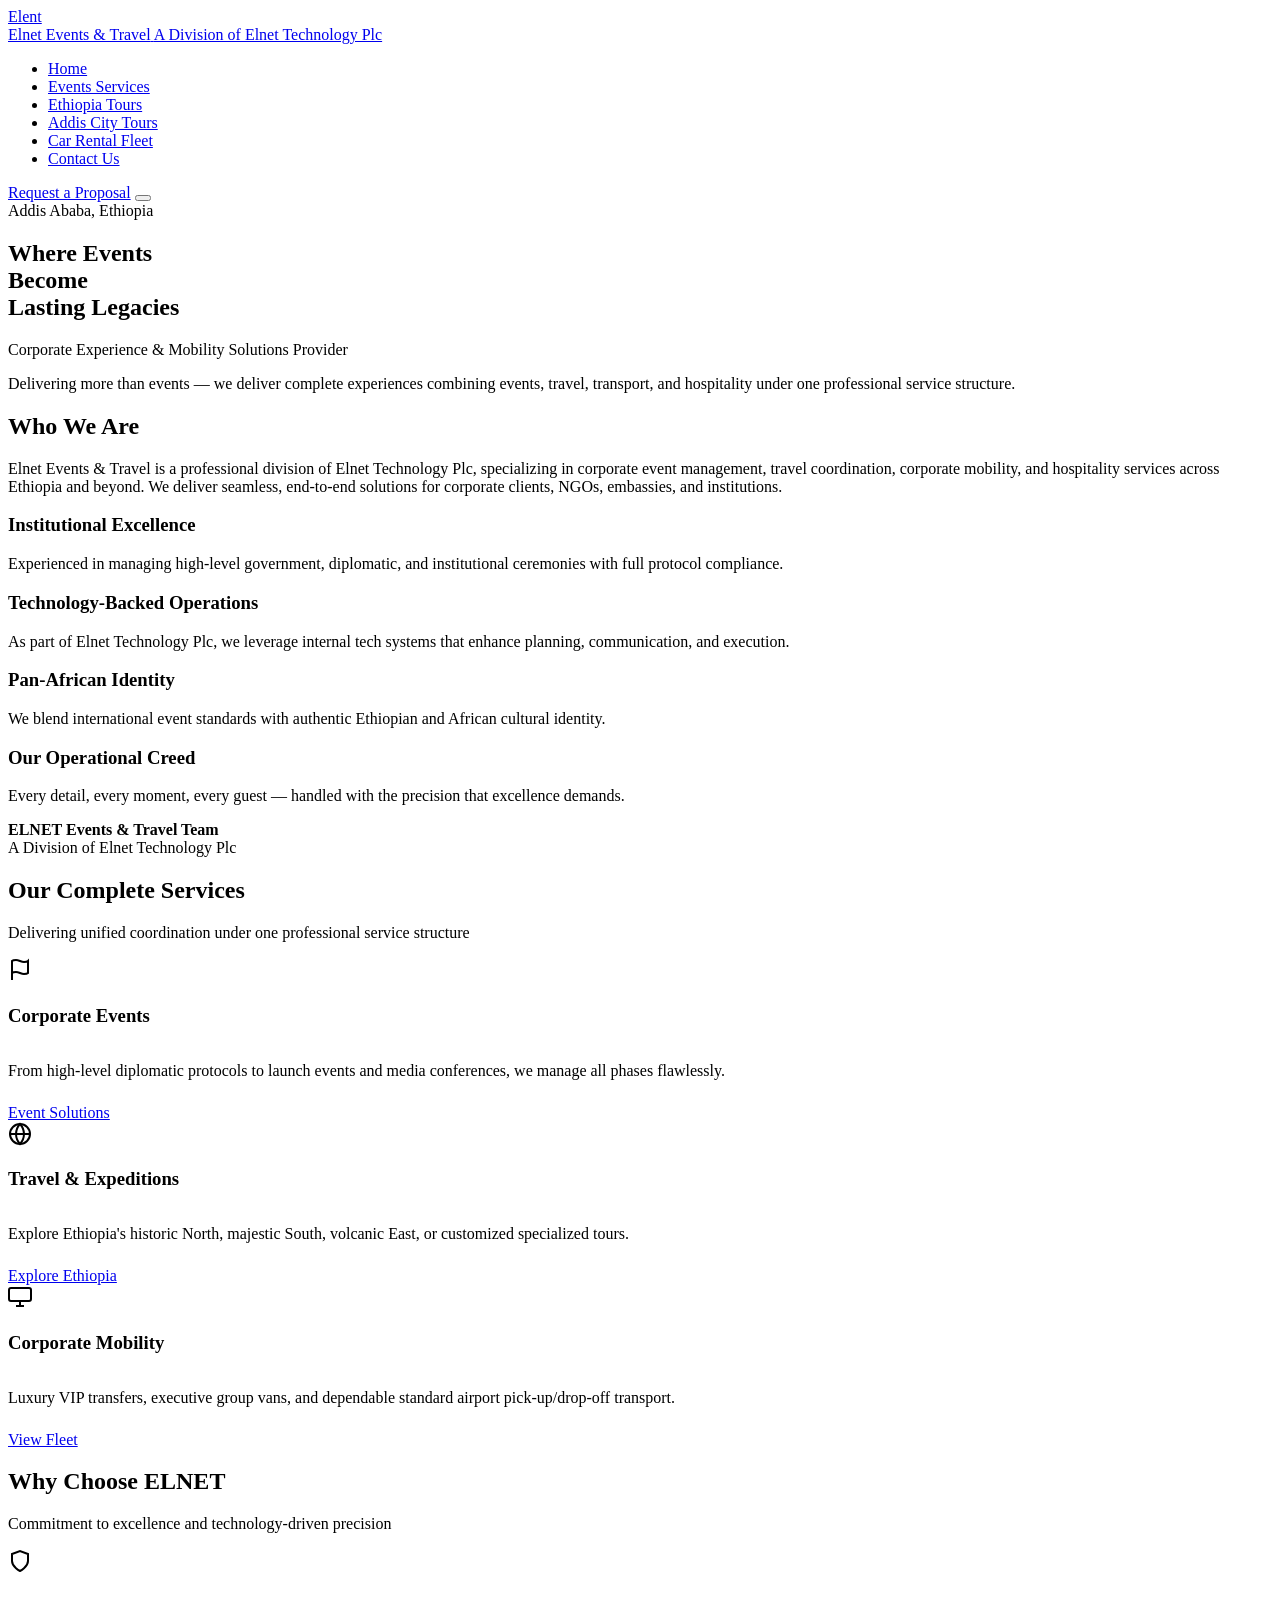
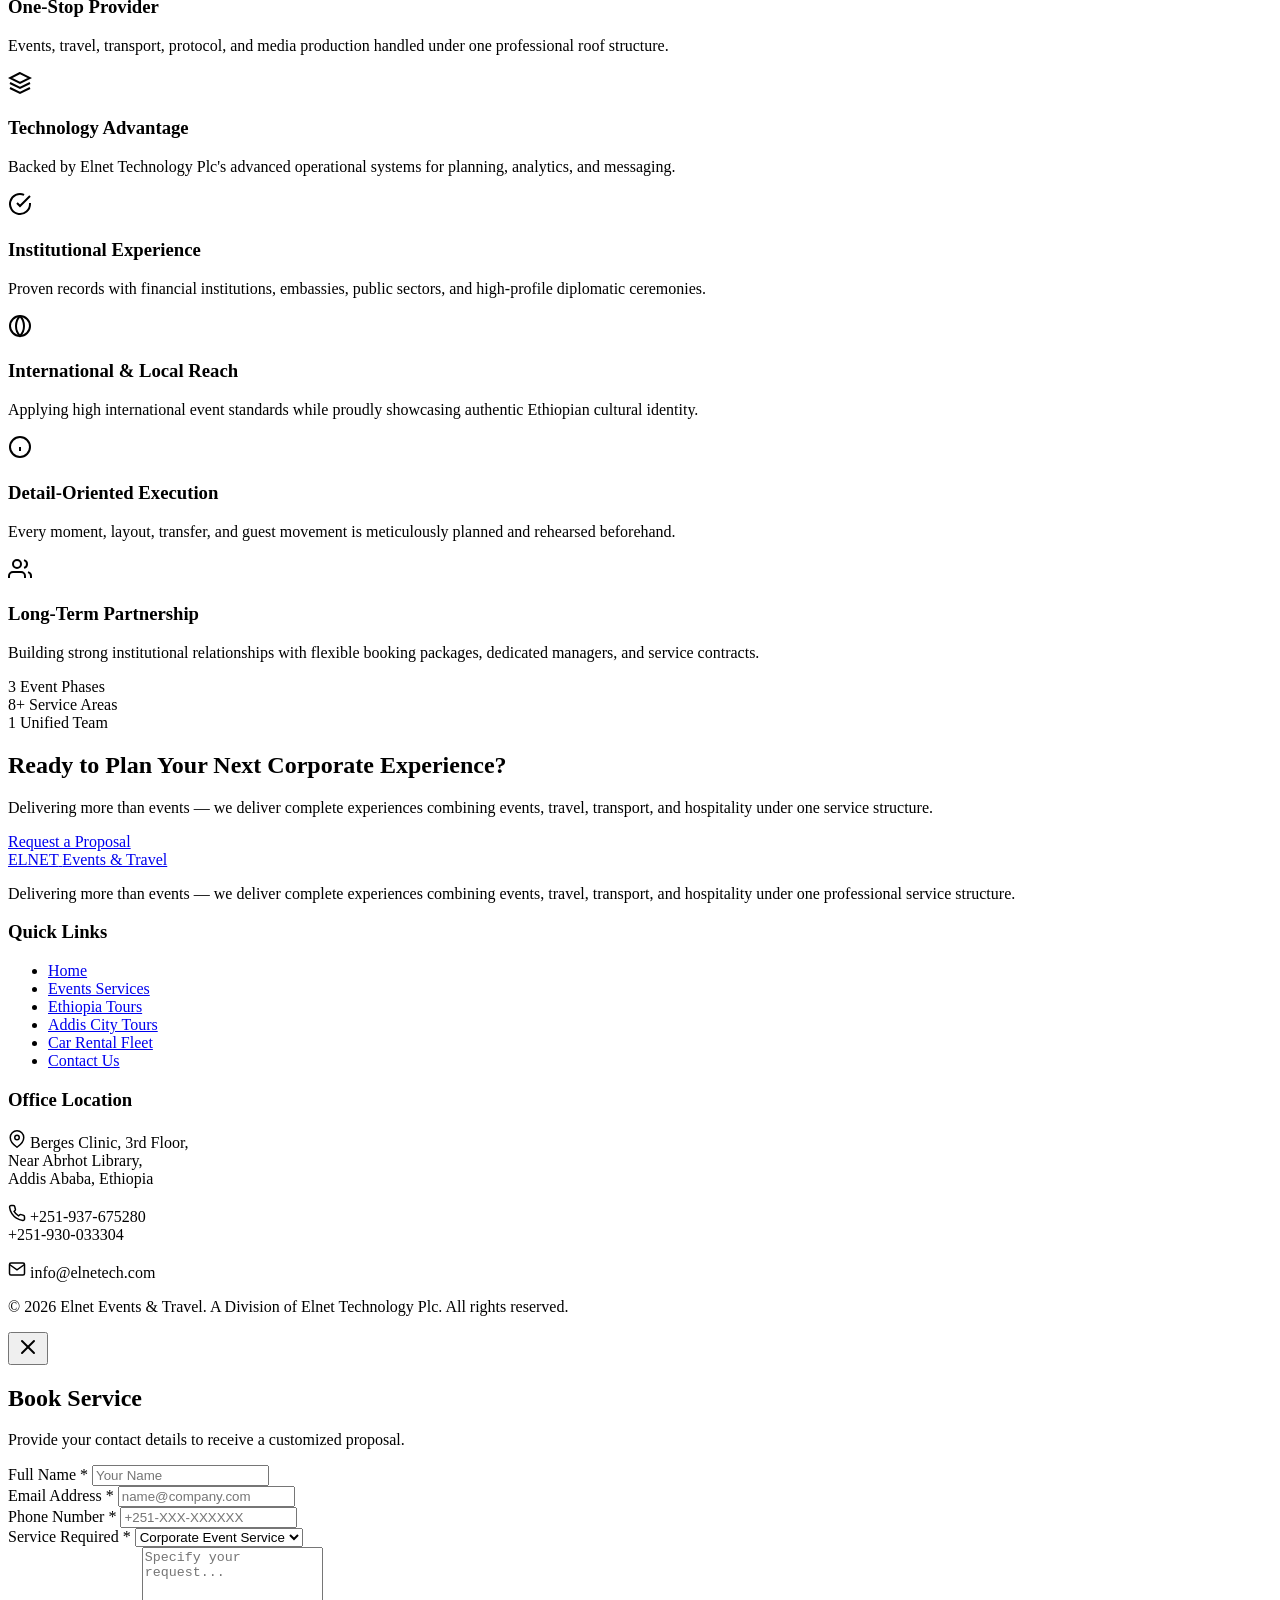
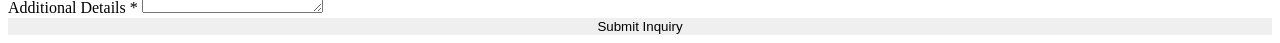
==== index.html @ 172f32ca "Add files via upload" ====
<!doctype html>
<html lang="en">
  <head>
    <meta charset="UTF-8" />
    <meta name="viewport" content="width=device-width, initial-scale=1.0" />
    <meta
      name="description"
      content="ELNET Events & Travel delivers complete professional experiences across events, travel, transport, and hospitality under one division of Elnet Technology Plc in Ethiopia."
    />
    <title>ELNET Events & Travel | Delivering Complete Experiences</title>
    <link rel="preconnect" href="https://fonts.googleapis.com" />
    <link rel="preconnect" href="https://fonts.gstatic.com" crossorigin />
    <link
      href="https://fonts.googleapis.com/css2?family=Playfair+Display:ital,wght@0,400;0,600;0,700;0,900;1,700&family=Inter:opsz,wght@14..32,300;14..32,400;14..32,500;14..32,600;14..32,700&display=swap"
      rel="stylesheet"
    />
    <link rel="stylesheet" href="css/style.css" />
  </head>
  <body>
    <!-- Navigation Header -->
    <header>
      <nav class="navbar" id="navbar">
        <a href="index.html" class="logo" id="header-logo-link">
          <div class="logo-box">Elent</div>
          <div class="logo-text-group">
            <span class="logo-main">Elnet Events & Travel</span>
            <span class="logo-sub">A Division of Elnet Technology Plc</span>
          </div>
        </a>
        <ul class="nav-menu" id="nav-menu">
          <li><a href="index.html" class="nav-link" id="nav-home">Home</a></li>
          <li>
            <a href="events.html" class="nav-link" id="nav-events"
              >Events Services</a
            >
          </li>
          <li>
            <a href="travel.html" class="nav-link" id="nav-travel"
              >Ethiopia Tours</a
            >
          </li>
          <li>
            <a href="addis-tours.html" class="nav-link" id="nav-addis"
              >Addis City Tours</a
            >
          </li>
          <li>
            <a href="fleet.html" class="nav-link" id="nav-fleet"
              >Car Rental Fleet</a
            >
          </li>
          <li>
            <a href="contact.html" class="nav-link" id="nav-contact"
              >Contact Us</a
            >
          </li>
        </ul>
        <a
          href="contact.html#contact-form"
          class="btn btn-gold"
          id="nav-cta-btn"
          >Request a Proposal</a
        >
        <button
          class="hamburger"
          aria-label="Toggle navigation menu"
          id="hamburger-toggle"
        >
          <span class="bar"></span>
          <span class="bar"></span>
          <span class="bar"></span>
        </button>
      </nav>
    </header>

    <!-- Hero Section -->
    <section class="hero" id="hero-section">
      <!-- Concentric Background Circles -->
      <div class="hero-circles-decor">
        <div class="hero-circle hero-circle-1"></div>
        <div class="hero-circle hero-circle-2"></div>
        <div class="hero-circle hero-circle-3"></div>
        <div class="hero-circle hero-circle-4"></div>
      </div>

      <div class="hero-container">
        <span class="hero-location-badge">Addis Ababa, Ethiopia</span>
        <h1 class="hero-title">
          Where Events<br />
          Become<br />
          <span class="text-gold">Lasting Legacies</span>
        </h1>
        <p class="hero-subtitle">
          Corporate Experience & Mobility Solutions Provider
        </p>

        <div class="hero-divider"></div>

        <p class="hero-description">
          Delivering more than events — we deliver complete experiences
          combining events, travel, transport, and hospitality under one
          professional service structure.
        </p>
      </div>
    </section>

    <!-- About / Who We Are Section -->
    <section class="section-bg-cream" id="about-section">
      <div class="about-grid">
        <div class="about-content">
          <h2>Who We Are</h2>
          <p class="about-text">
            Elnet Events & Travel is a professional division of Elnet Technology
            Plc, specializing in corporate event management, travel
            coordination, corporate mobility, and hospitality services across
            Ethiopia and beyond. We deliver seamless, end-to-end solutions for
            corporate clients, NGOs, embassies, and institutions.
          </p>

          <div class="pillars">
            <div class="pillar-item">
              <h3 class="pillar-title">Institutional Excellence</h3>
              <p class="pillar-desc">
                Experienced in managing high-level government, diplomatic, and
                institutional ceremonies with full protocol compliance.
              </p>
            </div>
            <div class="pillar-item">
              <h3 class="pillar-title">Technology-Backed Operations</h3>
              <p class="pillar-desc">
                As part of Elnet Technology Plc, we leverage internal tech
                systems that enhance planning, communication, and execution.
              </p>
            </div>
            <div class="pillar-item">
              <h3 class="pillar-title">Pan-African Identity</h3>
              <p class="pillar-desc">
                We blend international event standards with authentic Ethiopian
                and African cultural identity.
              </p>
            </div>
          </div>
        </div>

        <div class="about-card-wrapper">
          <div class="about-card">
            <h3 class="about-card-title">Our Operational Creed</h3>
            <p class="about-card-quote">
              Every detail, every moment, every guest — handled with the
              precision that excellence demands.
            </p>
            <div class="about-card-meta">
              <strong>ELNET Events & Travel Team</strong><br />
              A Division of Elnet Technology Plc
            </div>
          </div>
        </div>
      </div>
    </section>

    <!-- Overview Section (Quick link cards to pages) -->
    <section class="section-bg-white" id="solutions-overview">
      <div class="section-header">
        <h2 class="section-title">Our Complete Services</h2>
        <p class="section-subtitle">
          Delivering unified coordination under one professional service
          structure
        </p>
      </div>

      <div class="why-grid">
        <!-- Card 1: Events -->
        <div class="why-card" style="display: flex; flex-direction: column">
          <div class="why-icon">
            <svg
              width="24"
              height="24"
              viewBox="0 0 24 24"
              fill="none"
              stroke="currentColor"
              stroke-width="2"
            >
              <path
                d="M4 15s1-1 4-1 5 2 8 2 4-1 4-1V3s-1 1-4 1-5-2-8-2-4 1-4 1z"
              />
              <line x1="4" y1="22" x2="4" y2="15" />
            </svg>
          </div>
          <h3 class="why-card-title">Corporate Events</h3>
          <p class="why-card-desc" style="margin-bottom: 1.5rem">
            From high-level diplomatic protocols to launch events and media
            conferences, we manage all phases flawlessly.
          </p>
          <a
            href="events.html"
            class="btn btn-outline-gold"
            style="margin-top: auto"
            >Event Solutions</a
          >
        </div>

        <!-- Card 2: Travel & Tours -->
        <div class="why-card" style="display: flex; flex-direction: column">
          <div class="why-icon">
            <svg
              width="24"
              height="24"
              viewBox="0 0 24 24"
              fill="none"
              stroke="currentColor"
              stroke-width="2"
            >
              <circle cx="12" cy="12" r="10" />
              <path
                d="M12 2a15.3 15.3 0 0 1 4 10 15.3 15.3 0 0 1-4 10 15.3 15.3 0 0 1-4-10 15.3 15.3 0 0 1 4-10z"
              />
              <path d="M2 12h20" />
            </svg>
          </div>
          <h3 class="why-card-title">Travel & Expeditions</h3>
          <p class="why-card-desc" style="margin-bottom: 1.5rem">
            Explore Ethiopia's historic North, majestic South, volcanic East, or
            customized specialized tours.
          </p>
          <a
            href="travel.html"
            class="btn btn-outline-gold"
            style="margin-top: auto"
            >Explore Ethiopia</a
          >
        </div>

        <!-- Card 3: Fleet Rental -->
        <div class="why-card" style="display: flex; flex-direction: column">
          <div class="why-icon">
            <svg
              width="24"
              height="24"
              viewBox="0 0 24 24"
              fill="none"
              stroke="currentColor"
              stroke-width="2"
            >
              <rect x="1" y="3" width="22" height="13" rx="2" ry="2" />
              <line x1="8" y1="21" x2="16" y2="21" />
              <line x1="12" y1="16" x2="12" y2="21" />
            </svg>
          </div>
          <h3 class="why-card-title">Corporate Mobility</h3>
          <p class="why-card-desc" style="margin-bottom: 1.5rem">
            Luxury VIP transfers, executive group vans, and dependable standard
            airport pick-up/drop-off transport.
          </p>
          <a
            href="fleet.html"
            class="btn btn-outline-gold"
            style="margin-top: auto"
            >View Fleet</a
          >
        </div>
      </div>
    </section>

    <!-- Why Choose Us Section -->
    <section class="section-bg-cream" id="why-choose-us">
      <div class="section-header">
        <h2 class="section-title">Why Choose ELNET</h2>
        <p class="section-subtitle">
          Commitment to excellence and technology-driven precision
        </p>
      </div>

      <div class="why-grid">
        <!-- 1 -->
        <div class="why-card">
          <div class="why-icon">
            <svg
              width="24"
              height="24"
              viewBox="0 0 24 24"
              fill="none"
              stroke="currentColor"
              stroke-width="2"
            >
              <path d="M12 22s8-4 8-10V5l-8-3-8 3v7c0 6 8 10 8 10z" />
            </svg>
          </div>
          <h3 class="why-card-title">One-Stop Provider</h3>
          <p class="why-card-desc">
            Events, travel, transport, protocol, and media production handled
            under one professional roof structure.
          </p>
        </div>
        <!-- 2 -->
        <div class="why-card">
          <div class="why-icon">
            <svg
              width="24"
              height="24"
              viewBox="0 0 24 24"
              fill="none"
              stroke="currentColor"
              stroke-width="2"
            >
              <polygon points="12 2 2 7 12 12 22 7 12 2" />
              <polyline points="2 17 12 22 22 17" />
              <polyline points="2 12 12 17 22 12" />
            </svg>
          </div>
          <h3 class="why-card-title">Technology Advantage</h3>
          <p class="why-card-desc">
            Backed by Elnet Technology Plc's advanced operational systems for
            planning, analytics, and messaging.
          </p>
        </div>
        <!-- 3 -->
        <div class="why-card">
          <div class="why-icon">
            <svg
              width="24"
              height="24"
              viewBox="0 0 24 24"
              fill="none"
              stroke="currentColor"
              stroke-width="2"
            >
              <path d="M22 11.08V12a10 10 0 1 1-5.93-9.14" />
              <polyline points="22 4 12 14.01 9 11.01" />
            </svg>
          </div>
          <h3 class="why-card-title">Institutional Experience</h3>
          <p class="why-card-desc">
            Proven records with financial institutions, embassies, public
            sectors, and high-profile diplomatic ceremonies.
          </p>
        </div>
        <!-- 4 -->
        <div class="why-card">
          <div class="why-icon">
            <svg
              width="24"
              height="24"
              viewBox="0 0 24 24"
              fill="none"
              stroke="currentColor"
              stroke-width="2"
            >
              <circle cx="12" cy="12" r="10" />
              <path d="M12 2a14.5 14.5 0 0 0 0 20 14.5 14.5 0 0 0 0-20" />
            </svg>
          </div>
          <h3 class="why-card-title">International & Local Reach</h3>
          <p class="why-card-desc">
            Applying high international event standards while proudly showcasing
            authentic Ethiopian cultural identity.
          </p>
        </div>
        <!-- 5 -->
        <div class="why-card">
          <div class="why-icon">
            <svg
              width="24"
              height="24"
              viewBox="0 0 24 24"
              fill="none"
              stroke="currentColor"
              stroke-width="2"
            >
              <circle cx="12" cy="12" r="10" />
              <line x1="12" y1="16" x2="12" y2="12" />
              <line x1="12" y1="8" x2="12.01" y2="8" />
            </svg>
          </div>
          <h3 class="why-card-title">Detail-Oriented Execution</h3>
          <p class="why-card-desc">
            Every moment, layout, transfer, and guest movement is meticulously
            planned and rehearsed beforehand.
          </p>
        </div>
        <!-- 6 -->
        <div class="why-card">
          <div class="why-icon">
            <svg
              width="24"
              height="24"
              viewBox="0 0 24 24"
              fill="none"
              stroke="currentColor"
              stroke-width="2"
            >
              <path d="M17 21v-2a4 4 0 0 0-4-4H5a4 4 0 0 0-4 4v2" />
              <circle cx="9" cy="7" r="4" />
              <path d="M23 21v-2a4 4 0 0 0-3-3.87" />
              <path d="M16 3.13a4 4 0 0 1 0 7.75" />
            </svg>
          </div>
          <h3 class="why-card-title">Long-Term Partnership</h3>
          <p class="why-card-desc">
            Building strong institutional relationships with flexible booking
            packages, dedicated managers, and service contracts.
          </p>
        </div>
      </div>

      <!-- Company Statistics Row -->
      <div class="why-stats" id="company-statistics">
        <div class="why-stat-item">
          <span class="why-stat-num">3</span>
          <span class="why-stat-label">Event Phases</span>
        </div>
        <div class="why-stat-item">
          <span class="why-stat-num">8+</span>
          <span class="why-stat-label">Service Areas</span>
        </div>
        <div class="why-stat-item">
          <span class="why-stat-num">1</span>
          <span class="why-stat-label">Unified Team</span>
        </div>
      </div>
    </section>

    <!-- CTA Banner Section -->
    <section class="cta-banner" id="home-cta-banner">
      <div class="cta-container">
        <h2>Ready to Plan Your Next Corporate Experience?</h2>
        <p>
          Delivering more than events — we deliver complete experiences
          combining events, travel, transport, and hospitality under one service
          structure.
        </p>
        <a
          href="contact.html#contact-form"
          class="btn btn-gold"
          id="home-banner-cta"
          >Request a Proposal</a
        >
      </div>
    </section>

    <!-- Footer -->
    <footer>
      <div class="footer-container">
        <div class="footer-brand">
          <a href="index.html" class="logo">
            <span class="logo-main">ELNET</span>
            <span class="logo-sub">Events & Travel</span>
          </a>
          <p class="footer-tagline">
            Delivering more than events — we deliver complete experiences
            combining events, travel, transport, and hospitality under one
            professional service structure.
          </p>
        </div>

        <div>
          <h3 class="footer-title">Quick Links</h3>
          <ul class="footer-links">
            <li><a href="index.html">Home</a></li>
            <li><a href="events.html">Events Services</a></li>
            <li><a href="travel.html">Ethiopia Tours</a></li>
            <li><a href="addis-tours.html">Addis City Tours</a></li>
            <li><a href="fleet.html">Car Rental Fleet</a></li>
            <li><a href="contact.html">Contact Us</a></li>
          </ul>
        </div>

        <div>
          <h3 class="footer-title">Office Location</h3>
          <div class="footer-contact-info">
            <p>
              <svg
                width="18"
                height="18"
                viewBox="0 0 24 24"
                fill="none"
                stroke="currentColor"
                stroke-width="2"
              >
                <path d="M21 10c0 7-9 13-9 13s-9-6-9-13a9 9 0 0 1 18 0z" />
                <circle cx="12" cy="10" r="3" />
              </svg>
              Berges Clinic, 3rd Floor,<br />Near Abrhot Library,<br />Addis
              Ababa, Ethiopia
            </p>
            <p>
              <svg
                width="18"
                height="18"
                viewBox="0 0 24 24"
                fill="none"
                stroke="currentColor"
                stroke-width="2"
              >
                <path
                  d="M22 16.92v3a2 2 0 0 1-2.18 2 19.79 19.79 0 0 1-8.63-3.07 19.5 19.5 0 0 1-6-6 19.79 19.79 0 0 1-3.07-8.67A2 2 0 0 1 4.11 2h3a2 2 0 0 1 2 1.72 12.84 12.84 0 0 0 .7 2.81 2 2 0 0 1-.45 2.11L8.09 9.91a16 16 0 0 0 6 6l1.27-1.27a2 2 0 0 1 2.11-.45 12.84 12.84 0 0 0 2.81.7A2 2 0 0 1 22 16.92z"
                />
              </svg>
              +251-937-675280<br />+251-930-033304
            </p>
            <p>
              <svg
                width="18"
                height="18"
                viewBox="0 0 24 24"
                fill="none"
                stroke="currentColor"
                stroke-width="2"
              >
                <path
                  d="M4 4h16c1.1 0 2 .9 2 2v12c0 1.1-.9 2-2 2H4c-1.1 0-2-.9-2-2V6c0-1.1.9-2 2-2z"
                />
                <polyline points="22,6 12,13 2,6" />
              </svg>
              info@elnetech.com
            </p>
          </div>
        </div>
      </div>

      <div class="footer-bottom">
        <p>
          &copy; 2026 Elnet Events & Travel. A Division of Elnet Technology Plc.
          All rights reserved.
        </p>
      </div>
    </footer>


    <!-- Unified Booking Modal -->
    <div
      class="booking-modal"
      id="booking-modal"
      aria-hidden="true"
      role="dialog"
    >
      <div class="modal-content">
        <button
          class="modal-close-btn"
          id="modal-close"
          aria-label="Close booking modal"
        >
          <svg
            width="24"
            height="24"
            viewBox="0 0 24 24"
            fill="none"
            stroke="currentColor"
            stroke-width="2"
            stroke-linecap="round"
            stroke-linejoin="round"
          >
            <line x1="18" y1="6" x2="6" y2="18"></line>
            <line x1="6" y1="6" x2="18" y2="18"></line>
          </svg>
        </button>
        <div class="modal-header">
          <h2 class="modal-title">Book Service</h2>
          <p class="modal-subtitle">
            Provide your contact details to receive a customized proposal.
          </p>
        </div>
        <form class="modal-form" id="modal-booking-form">
          <div class="form-group">
            <label for="modal-name">Full Name *</label>
            <input
              type="text"
              id="modal-name"
              required
              placeholder="Your Name"
            />
          </div>
          <div class="form-group">
            <label for="modal-email">Email Address *</label>
            <input
              type="email"
              id="modal-email"
              required
              placeholder="name@company.com"
            />
          </div>
          <div class="form-group">
            <label for="modal-phone">Phone Number *</label>
            <input
              type="tel"
              id="modal-phone"
              required
              placeholder="+251-XXX-XXXXXX"
            />
          </div>
          <div class="form-group">
            <label for="modal-service-type">Service Required *</label>
            <select id="modal-service-type" required>
              <option value="events">Corporate Event Service</option>
              <option value="tours">Ethiopia Tour Package</option>
              <option value="fleet">Car Rental Fleet</option>
            </select>
          </div>
          <div class="form-group">
            <label for="modal-message-field">Additional Details *</label>
            <textarea
              id="modal-message-field"
              rows="4"
              required
              placeholder="Specify your request..."
            ></textarea>
          </div>
          <button
            type="submit"
            class="btn btn-gold"
            style="width: 100%; border: none"
          >
            Submit Inquiry
          </button>
          <div class="modal-form-message" id="modal-message"></div>
        </form>
      </div>
    </div>

    <script src="js/app.js"></script>
  </body>
</html>
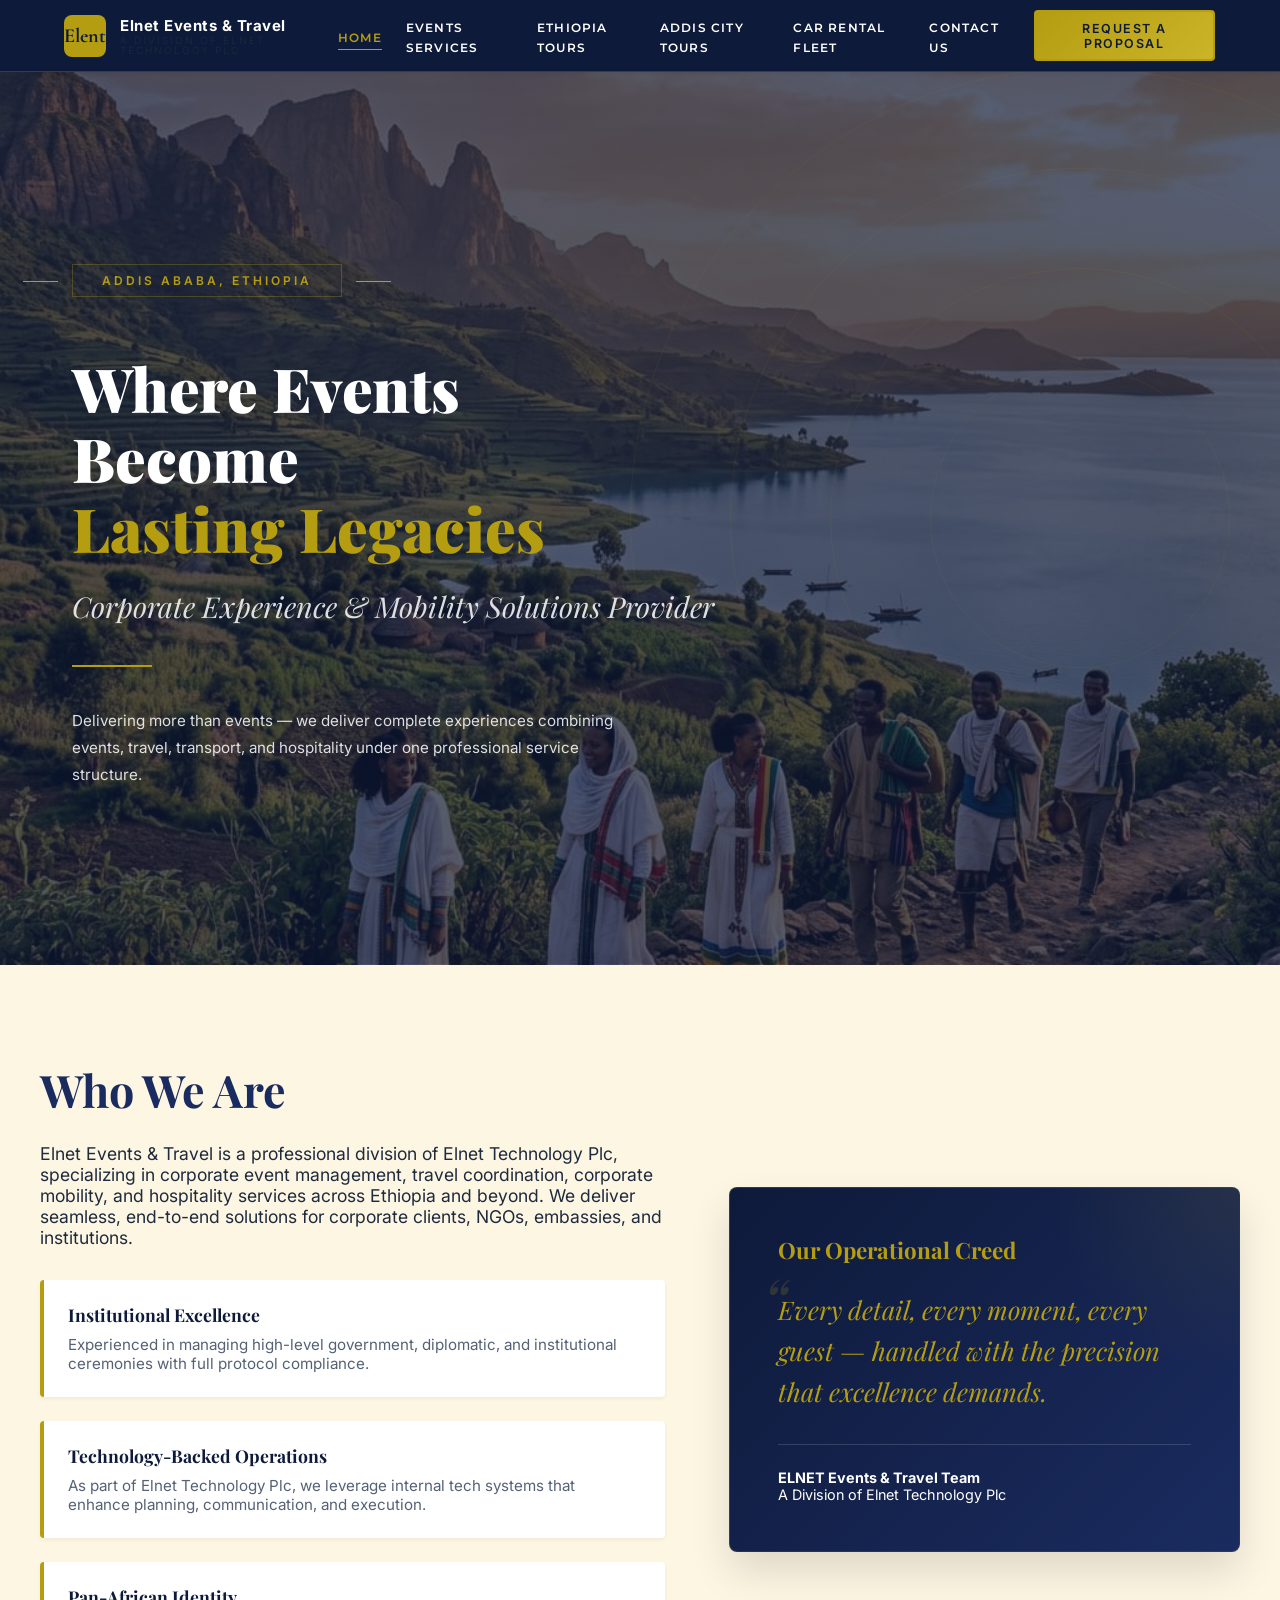
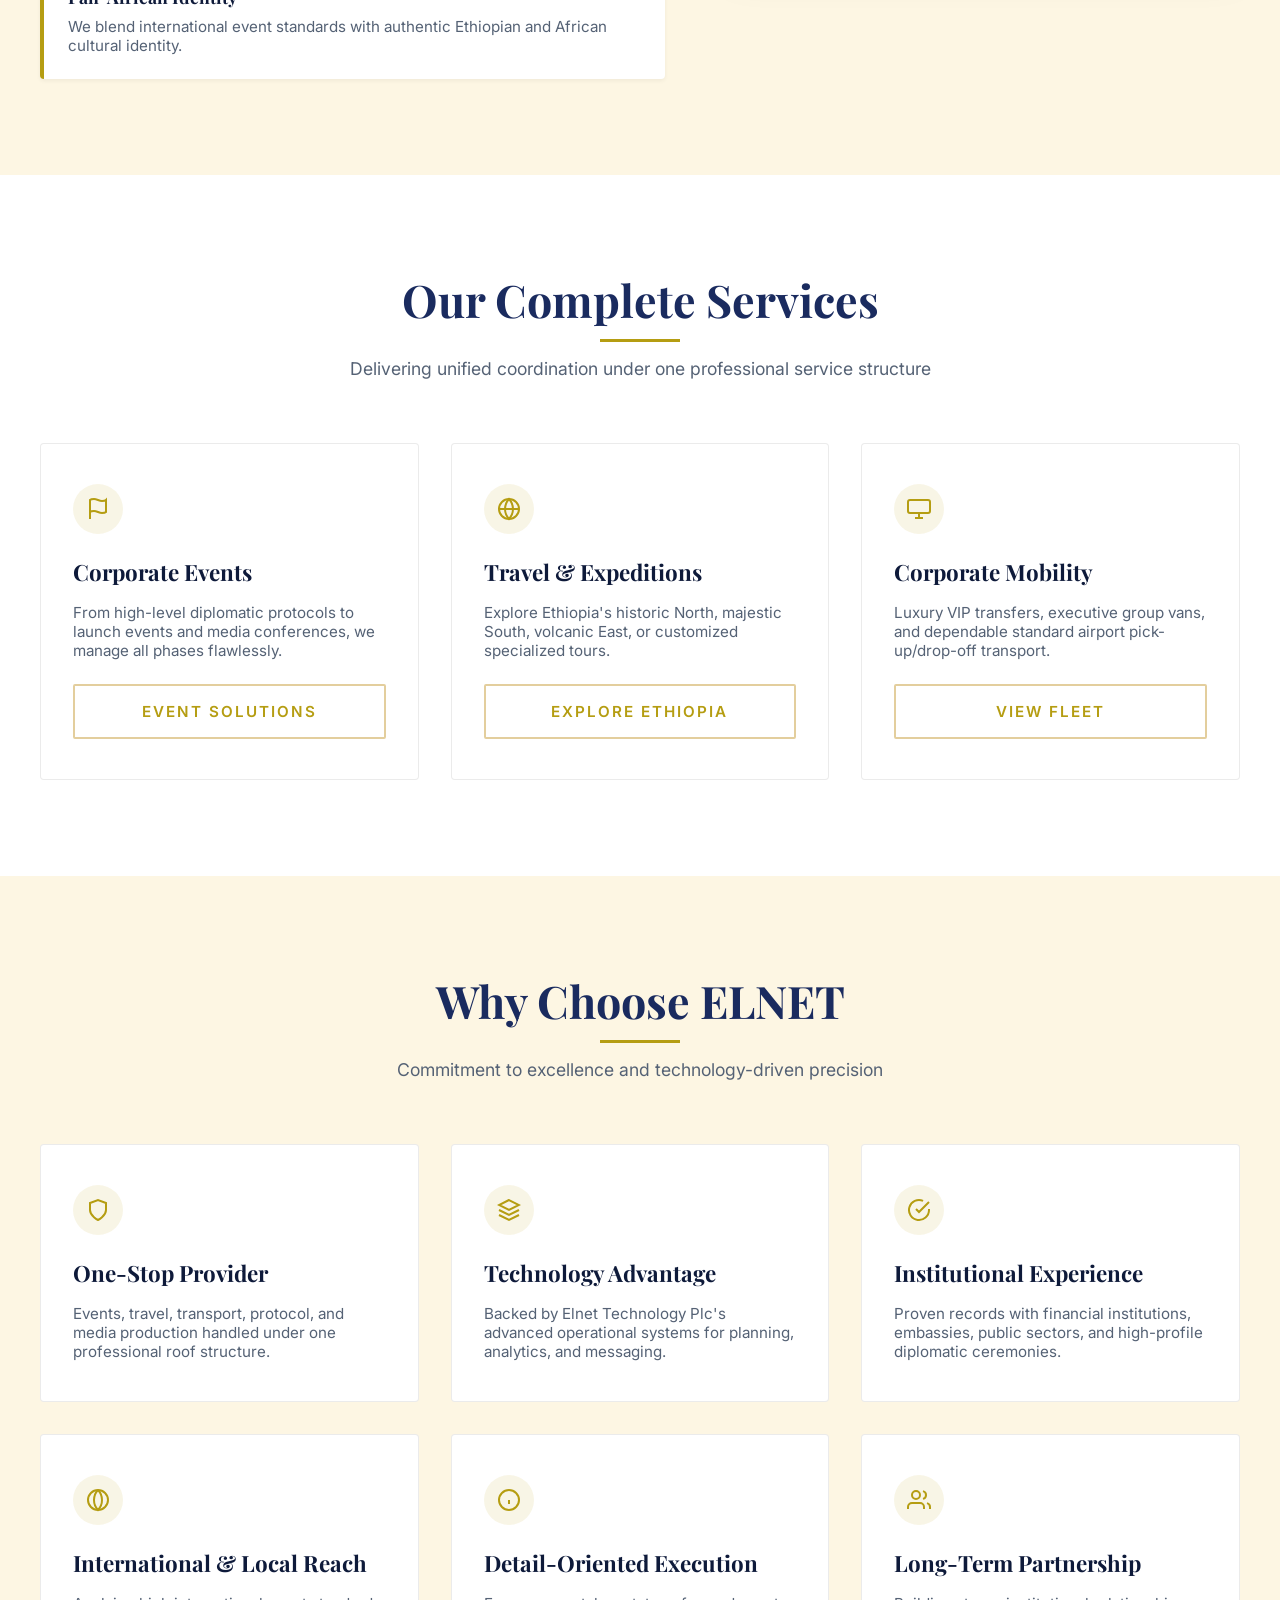
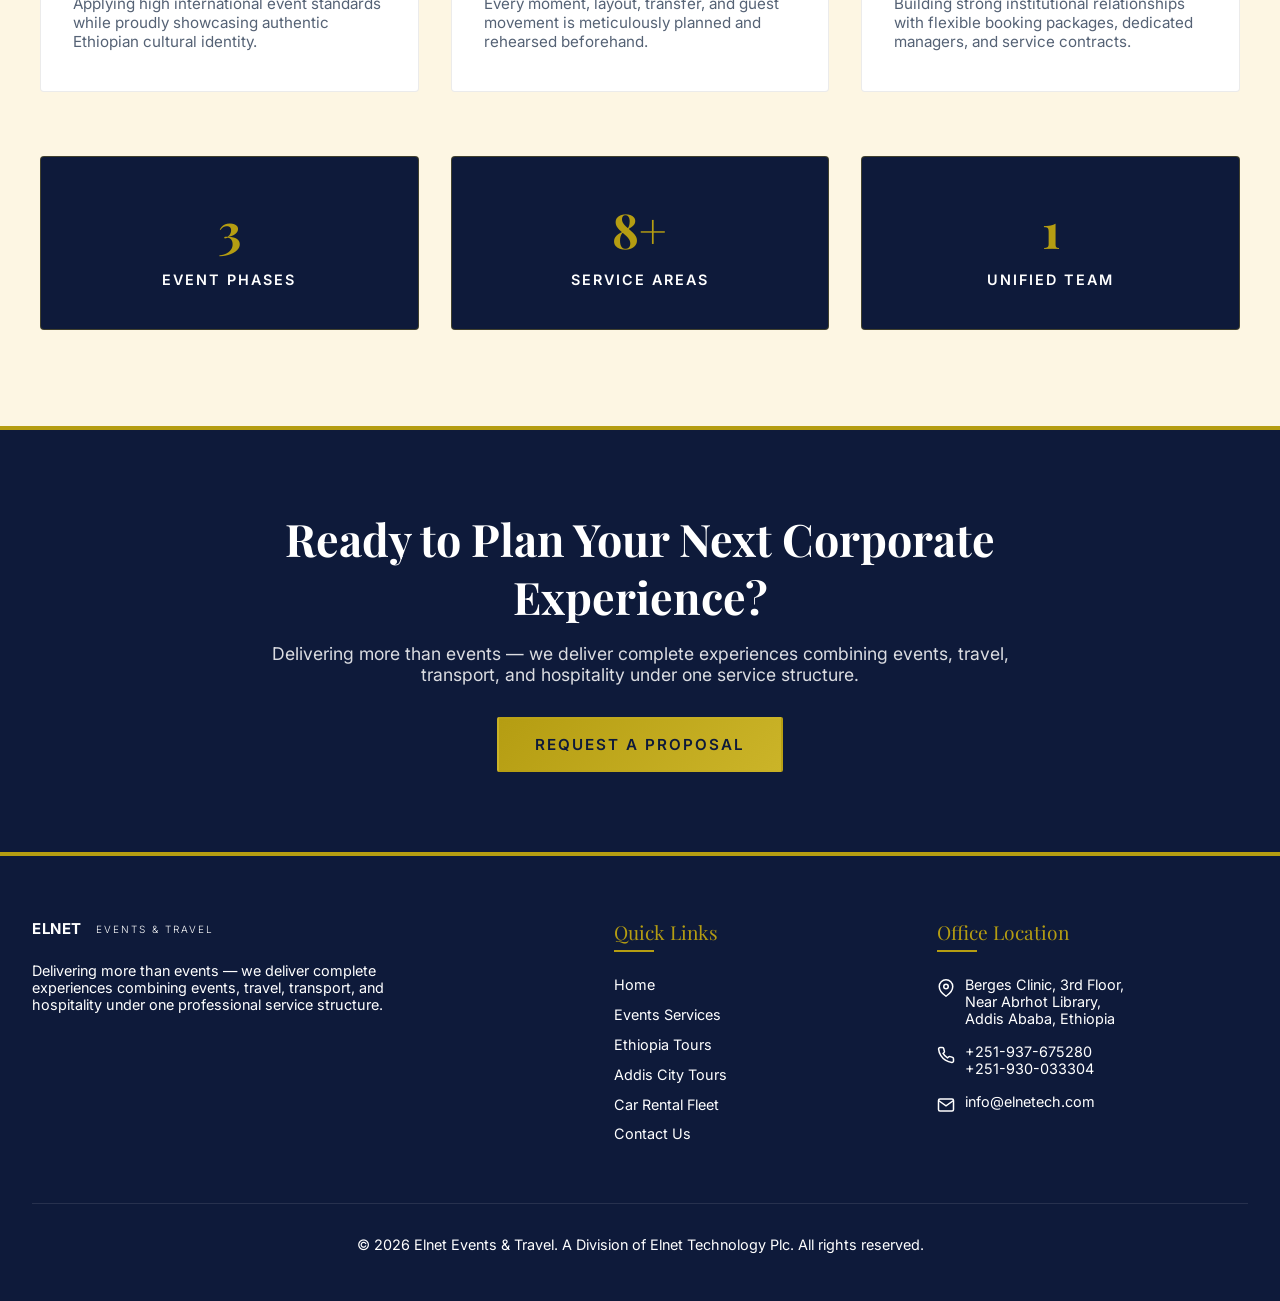
==== commit 27083370: "mobile first update" ====
--- a/index.html
+++ b/index.html
@@ -7,6 +7,7 @@
       name="description"
       content="ELNET Events & Travel delivers complete professional experiences across events, travel, transport, and hospitality under one division of Elnet Technology Plc in Ethiopia."
     />
+    <meta name="viewport" content="width=device-width, initial-scale=1.0">
     <title>ELNET Events & Travel | Delivering Complete Experiences</title>
     <link rel="preconnect" href="https://fonts.googleapis.com" />
     <link rel="preconnect" href="https://fonts.gstatic.com" crossorigin />
@@ -400,7 +401,7 @@
             packages, dedicated managers, and service contracts.
           </p>
         </div>
-      </div>
+      </div>      
 
       <!-- Company Statistics Row -->
       <div class="why-stats" id="company-statistics">
--- a/css/style.css
+++ b/css/style.css
@@ -0,0 +1,2669 @@
+/* 
+   ELNET EVENTS AND TRAVEL - CORE STYLESHEET
+   Mockup-Accurate Style System (Montserrat & Cormorant Garamond)
+   */
+
+/* Google Fonts Import */
+@import url('https://fonts.googleapis.com/css2?family=Cormorant+Garamond:ital,wght@0,300;0,400;0,600;0,700;1,300;1,400&family=Montserrat:wght@300;400;500;600;700&family=Playfair+Display:ital,wght@0,400;0,600;0,700;1,400&family=Inter:wght@300;400;500;600&display=swap');
+
+
+/* CSS Variables / Design System */
+:root {
+  /* Inspected Variables */
+  --navy: #1A2B5F;
+  --navy-deep: #0E1A3A;
+  --navy-mid: #243570;
+  --gold: #B59D12;
+  --gold-light: #CBB428;
+  --gold-bright: #B59D12;
+  --cream: #FDF6E3;
+  --cream-dark: #F5EDD5;
+  --white: #ffffff;
+  --gray: #6b7280;
+  --gray-light: #f9fafb;
+  --text: #1E2A3E;
+  --color-text-muted: #556275;
+
+  /* Fonts */
+  --font-heading: 'Playfair Display', Georgia, serif;
+  --font-body: 'Inter', system-ui, -apple-system, sans-serif;
+
+  /* Legacy layout fallbacks */
+  --color-nav-bg: var(--navy-deep);
+  --color-hero-bg: var(--navy);
+  --color-about-bg: var(--cream);
+  --color-white: var(--white);
+  --color-text: var(--text);
+  --color-gold: var(--gold);
+
+  /* Shadows & Layout */
+  --shadow-sm: 0 2px 4px rgba(0, 0, 0, 0.05);
+  --shadow-md: 0 10px 20px rgba(0, 0, 0, 0.08);
+  --shadow-lg: 0 20px 40px rgba(0, 0, 0, 0.12);
+  --transition-smooth: all 0.3s cubic-bezier(0.4, 0, 0.2, 1);
+  --border-radius-sm: 2px;
+  --border-radius-md: 4px;
+  --border-radius-lg: 8px;
+}
+
+/* Base Reset & Globals */
+* {
+  box-sizing: border-box;
+  margin: 0;
+  padding: 0;
+}
+
+html {
+  scroll-behavior: smooth;
+  font-size: 16px;
+}
+
+body {
+  font-family: 'Montserrat', sans-serif;
+
+  font-family: var(--font-body);
+  color: var(--text);
+  background-color: var(--white);
+  /* line-height: 1.6; */
+  -webkit-font-smoothing: antialiased;
+  overflow-x: hidden;
+}
+
+/* Headings & Typography */
+h1, h2, h3, h4, h5, h6 {
+  font-family: var(--font-heading);
+  font-weight: 300;
+  line-height: 1.3;
+  color: var(--navy);
+}
+
+p {
+  margin-bottom: 1rem;
+}
+
+a {
+  text-decoration: none;
+  color: inherit;
+  transition: var(--transition-smooth);
+}
+
+.text-gold {
+  color: var(--gold-bright) !important;
+}
+
+/* Button & UI Components */
+.btn {
+  display: inline-flex;
+  align-items: center;
+  justify-content: center;
+  padding: 16px 36px;
+  font-family: var(--font-body);
+  font-weight: 600;
+  font-size: 12px;
+  border-radius: var(--border-radius-sm);
+  border: 2px solid transparent;
+  cursor: pointer;
+  transition: var(--transition-smooth);
+  letter-spacing: 2px;
+  text-transform: uppercase;
+}
+
+.btn-gold {
+  background: linear-gradient(135deg, var(--gold), var(--gold-light));
+  color: var(--navy-deep);
+}
+
+.btn-gold:hover {
+  transform: translateY(-2px);
+  box-shadow: 0 8px 30px rgba(184, 134, 11, 0.4);
+}
+
+.btn-outline {
+  background-color: transparent;
+  color: var(--white);
+  border-color: rgba(255, 255, 255, 0.3);
+}
+
+.btn-outline:hover {
+  border-color: var(--gold);
+  color: var(--gold-bright);
+}
+
+.btn-outline-gold {
+  background-color: transparent;
+  color: var(--gold);
+  border-color: rgba(184, 134, 11, 0.4);
+}
+
+.btn-outline-gold:hover {
+  background-color: var(--gold);
+  color: var(--navy-deep);
+  transform: translateY(-2px);
+}
+
+/* Navigation Header */
+header {
+  background-color: var(--color-nav-bg);
+  position: sticky;
+  top: 0;
+  z-index: 1000;
+  box-shadow: var(--shadow-sm);
+}
+
+.navbar {
+  background: var(--navy-deep);
+  border-bottom: 1px solid rgba(184,134,11,0.3);
+  padding: 0 5%;
+  height:72px;
+  transition: all 0.3s ease;
+  display: flex;
+  justify-content: space-between;
+  align-items: center;
+
+  /* max-width: 1280px;
+  margin: 0 auto;
+  padding: 1rem 2rem;
+  display: flex;
+  justify-content: space-between;
+  align-items: center; */
+}
+
+.logo {
+  display: flex;
+  align-items: center;
+  gap: 14px;
+  /* 12px; */
+}
+
+.logo-box {
+   width: 42px;
+  height: 42px;
+  background: linear-gradient(135deg, var(--gold), var(--gold-bright));
+  display: flex; align-items: center; justify-content: center;
+  border-radius: 8px;
+  font-family: 'Cormorant Garamond', serif;
+  font-weight: 700;
+  font-size: 20px;
+  color: var(--navy-deep);
+  
+  /* width: 40px;
+  height: 40px;
+  background-color: var(--color-gold);
+  display: flex;
+  align-items: center;
+  justify-content: center;
+  border-radius: 4px;
+  font-family: var(--font-heading);
+  font-weight: 700;
+  font-size: 1.8rem;
+  color: var(--color-nav-bg);
+  line-height: 1; */
+}
+
+.logo-text-group {
+  display: flex;
+  flex-direction: column;
+  /* justify-content: center; */
+}
+
+.logo-main {
+  font-family: var(--font-body);
+  color: var(--white);
+  /* var(--color-white); */
+  font-size: .9375rem;
+  font-weight: 700;
+  letter-spacing: 0.5px;
+  line-height: 1.2;
+}
+
+.logo-sub {
+  font-size: .625rem;
+  color: var(-gold-light);
+  /* var(--color-gold); */
+  text-transform: uppercase;
+  letter-spacing:2px; 
+  /* 1.5px; */
+  font-weight: 300;
+  /* 600 */
+  margin-top: 0px;
+  line-height: 1;
+}
+
+.nav-menu {
+  display: flex;
+  list-style: none;
+  gap: 24px;
+  align-items: center;
+  margin-left: auto;
+}
+
+.nav-link {
+  color: rgba(255,255,255,0.8);
+  text-decoration: none;
+  font-size: 1px;
+  font-weight: 500;
+  letter-spacing: 1.5px;
+  text-transform: uppercase;
+  transition: color 0.3s;
+  position: relative;
+  padding: 1px 0px;
+  /* color: var(--color-white);
+  font-weight: 600;
+  font-size: 0.8rem;
+  letter-spacing: 1.5px;
+  text-transform: uppercase;
+  position: relative;
+  padding: 0.5rem 0;  */
+}
+
+.nav-link:hover {
+  color: var(--gold-bright);
+  /* var(--color-gold); */
+}
+
+.nav-link::after {
+  content: '';
+  position: absolute;
+  bottom: -4px; 
+  left: 0;
+  width: 0;
+  height: 1px;
+  background-color: var(--color-gold);
+  transition: var(--transition-smooth);
+}
+
+.nav-link:hover::after,
+.nav-link.active::after {
+  width: 100%;
+}
+
+.nav-link.active {
+  color: var(--color-gold);
+}
+
+.navbar .btn-gold {
+  background-color: var(--color-gold);
+  color: var(--color-nav-bg);
+  border-radius: 4px;
+  text-transform: uppercase;
+  font-size: 0.78rem !important;
+  font-weight: 700;
+  letter-spacing: 1.5px;
+  padding: 0.55rem 1.1rem !important;
+  transition: var(--transition-smooth);
+  border: 2px solid var(--color-gold);
+  box-shadow: none;
+  text-align: center;
+  margin: 2px 1px 2px 30px;
+}
+
+.navbar .btn-gold:hover {
+  background-color: #0d1a3a;
+  text: var(--gold-bright);
+
+
+  background: linear-gradient(135deg, var(--gold) var(--gold-light));
+  color:var(--navy-deep) !important
+  padding: 10px 24px; 
+  border radius:2px;
+  font-weight:600 !important;
+  letter-spacing: 1px !important;
+  transition: transform 0.2s, box-shadow 0.2s !important; */
+  /* transform: translateY(-1px); box-shadow: 0 4px 20px; 
+  rgba (184, 134, 11, 0.4);  */
+  background-color: transparent;
+  color: var(--color-gold);
+  transform: translateY(-2px);
+}
+
+.hamburger {
+  display: none;
+  cursor: pointer;
+  background: none;
+  border: none;
+}
+
+.bar {
+  display: block;
+  width: 25px;
+  height: 3px;
+  margin: 5px auto;
+  transition: var(--transition-smooth);
+  background-color: var(--color-white);
+}
+
+/* Footer Section */
+footer {
+  background-color: var(--color-nav-bg);
+  color: var(--color-white);
+  padding: 4rem 2rem 2rem;
+  border-top: 4px solid var(--color-gold);
+}
+
+.footer-container {
+  max-width: 1280px;
+  margin: 0 auto;
+  display: grid;
+  grid-template-columns: 2fr 1fr 1.2fr;
+  gap: 4rem;
+  margin-bottom: 3rem;
+}
+
+.footer-brand .footer-tagline {
+  color: var(--color-white-trans);
+  margin-top: 1.5rem;
+  max-width: 400px;
+  font-size: 0.95rem;
+}
+
+.footer-title {
+  font-family: var(--font-heading);
+  color: var(--color-gold);
+  font-size: 1.2rem;
+  margin-bottom: 1.5rem;
+  position: relative;
+  padding-bottom: 0.5rem;
+}
+
+.footer-title::after {
+  content: '';
+  position: absolute;
+  bottom: 0;
+  left: 0;
+  width: 40px;
+  height: 2px;
+  background-color: var(--color-gold);
+}
+
+.footer-links {
+  list-style: none;
+}
+
+.footer-links li {
+  margin-bottom: 0.8rem;
+}
+
+.footer-links a {
+  color: var(--color-white-trans);
+  font-size: 0.95rem;
+}
+
+.footer-links a:hover {
+  color: var(--color-gold);
+  padding-left: 5px;
+}
+
+.footer-contact-info p {
+  display: flex;
+  align-items: flex-start;
+  gap: 10px;
+  color: var(--color-white-trans);
+  font-size: 0.95rem;
+  margin-bottom: 1rem;
+}
+
+.footer-contact-info svg {
+  flex-shrink: 0;
+  margin-top: 3px;
+}
+
+.footer-bottom {
+  max-width: 1280px;
+  margin: 0 auto;
+  padding-top: 2rem;
+  border-top: 1px solid rgba(255, 255, 255, 0.1);
+  text-align: center;
+  font-size: 0.85rem;
+  color: var(--color-white-trans);
+}
+
+/* --------------------------------------------------------------------------
+   PAGE SECTION WRAPPERS & UTILITIES
+   -------------------------------------------------------------------------- */
+section {
+  padding: 6rem 2rem;
+}
+
+.section-bg-cream {
+  background-color: var(--color-about-bg);
+}
+
+.section-bg-white {
+  background-color: var(--color-white);
+}
+
+.section-bg-navy {
+  background-color: var(--color-hero-bg);
+  color: var(--color-white);
+}
+
+.section-bg-navy h2, 
+.section-bg-navy h3 {
+  color: var(--color-white);
+}
+
+.section-header {
+  text-align: center;
+  max-width: 700px;
+  margin: 0 auto 4rem;
+}
+
+.section-title {
+  font-size: 2.5rem;
+  margin-bottom: 1rem;
+  position: relative;
+  display: inline-block;
+  padding-bottom: 0.8rem;
+}
+
+.section-title::after {
+  content: '';
+  position: absolute;
+  bottom: 0;
+  left: 50%;
+  transform: translateX(-50%);
+  width: 80px;
+  height: 3px;
+  background-color: var(--color-gold);
+}
+
+.section-subtitle {
+  font-size: 1.1rem;
+  color: var(--color-text-muted);
+}
+
+.section-bg-navy .section-subtitle {
+  color: var(--color-white-trans);
+}
+
+/* --------------------------------------------------------------------------
+   HOME PAGE STYLES
+   -------------------------------------------------------------------------- */
+/* Hero Section */
+.hero {
+  background-color: var(--color-hero-bg);
+  background-image: linear-gradient(rgba(14, 26, 58, 0.7), rgba(14, 26, 58, 0.7)), url('../images/home-hero.jpg');
+  background-size: cover;
+  background-position: center;
+  padding: 12rem 2rem 10rem;
+  text-align: left;
+  position: relative;
+  overflow: hidden;
+  
+}
+
+.hero-container {
+  max-width: 1200px;
+  margin: 0 auto;
+  padding: 0 2rem;
+  position: relative;
+  z-index: 5;
+}
+
+.hero-location-badge {
+  border: 1px solid rgba(181, 157, 18, 0.3);
+  padding: 0.5rem 1.8rem;
+  display: inline-block;
+  font-size: 0.75rem;
+  letter-spacing: 3px;
+  color: var(--color-gold);
+  text-transform: uppercase;
+  font-weight: 600;
+  position: relative;
+  margin-bottom: 3.5rem;
+}
+
+.hero-location-badge::before,
+.hero-location-badge::after {
+  content: '';
+  position: absolute;
+  top: 50%;
+  width: 35px;
+  height: 1px;
+  background-color: var(--color-gold);
+}
+
+.hero-location-badge::before {
+  right: 100%;
+  margin-right: 15px;
+}
+
+.hero-location-badge::after {
+  left: 100%;
+  margin-left: 15px;
+}
+
+.hero-title {
+  font-family: var(--font-heading);
+  font-size: 4.8rem;
+  color: var(--color-white);
+  line-height: 1.15;
+  margin-bottom: 1.5rem;
+  font-weight: 400;
+}
+
+.hero-subtitle {
+  font-family: var(--font-heading);
+  font-style: italic;
+  font-size: 1.8rem;
+  color: rgba(255, 255, 255, 0.75);
+  margin-bottom: 2.5rem;
+  font-weight: 400;
+}
+
+.hero-divider {
+  width: 80px;
+  height: 2px;
+  background-color: var(--color-gold);
+  margin-bottom: 2.5rem;
+}
+
+.hero-description {
+  font-family: var(--font-body);
+  font-size: 0.95rem;
+  color: rgba(255, 255, 255, 0.7);
+  max-width: 550px;
+  line-height: 1.8;
+}
+
+/* Concentric Background Circles */
+.hero-circles-decor {
+  position: absolute;
+  top: 50%;
+  right: -200px;
+  transform: translateY(-50%);
+  width: 800px;
+  height: 800px;
+  pointer-events: none;
+  display: flex;
+  align-items: center;
+  justify-content: center;
+  z-index: 1;
+}
+
+.hero-circle {
+  position: absolute;
+  border-radius: 50%;
+  border: 1px solid rgba(181, 157, 18, 0.08);
+  box-sizing: border-box;
+}
+
+.hero-circle-1 { width: 300px; height: 300px; }
+.hero-circle-2 { width: 500px; height: 500px; }
+.hero-circle-3 { width: 700px; height: 700px; }
+.hero-circle-4 { width: 900px; height: 900px; }
+
+/* About Section */
+.about-grid {
+  max-width: 1200px;
+  margin: 0 auto;
+  display: grid;
+  grid-template-columns: 1.1fr 0.9fr;
+  gap: 4rem;
+  align-items: center;
+}
+
+.about-content h2 {
+  font-size: 2.5rem;
+  margin-bottom: 1.5rem;
+  color: var(--color-nav-bg);
+}
+
+.about-text {
+  font-size: 1.1rem;
+  margin-bottom: 2rem;
+  color: var(--color-text);
+}
+
+.pillars {
+  display: flex;
+  flex-direction: column;
+  gap: 1.5rem;
+}
+
+.pillar-item {
+  background-color: var(--color-white);
+  padding: 1.5rem;
+  border-radius: var(--border-radius-md);
+  border-left: 4px solid var(--color-gold);
+  box-shadow: var(--shadow-sm);
+  transition: var(--transition-smooth);
+}
+
+.pillar-item:hover {
+  transform: translateX(5px);
+  box-shadow: var(--shadow-md);
+}
+
+.pillar-title {
+  font-family: var(--font-body);
+  font-size: 1.1rem;
+  font-weight: 700;
+  color: var(--color-nav-bg);
+  margin-bottom: 0.5rem;
+}
+
+.pillar-desc {
+  font-size: 0.95rem;
+  color: var(--color-text-muted);
+  margin-bottom: 0;
+}
+
+.about-card {
+  background: linear-gradient(135deg, var(--color-nav-bg) 0%, var(--color-hero-bg) 100%);
+  color: var(--color-white);
+  padding: 3rem;
+  border-radius: var(--border-radius-lg);
+  border: 1px solid rgba(181, 157, 18, 0.2);
+  box-shadow: var(--shadow-lg);
+  position: relative;
+  overflow: hidden;
+}
+
+.about-card::before {
+  content: '';
+  position: absolute;
+  top: -50%;
+  right: -50%;
+  width: 100%;
+  height: 100%;
+  background: radial-gradient(circle, rgba(181, 157, 18, 0.1) 0%, transparent 60%);
+  pointer-events: none;
+}
+
+.about-card-title {
+  font-size: 1.8rem;
+  color: var(--color-gold);
+  margin-bottom: 1.5rem;
+}
+
+.about-card-quote {
+  font-size: 1.3rem;
+  font-style: italic;
+  font-family: var(--font-heading);
+  line-height: 1.6;
+  margin-bottom: 2rem;
+  position: relative;
+}
+
+.about-card-quote::before {
+  content: '“';
+  font-size: 4rem;
+  color: rgba(181, 157, 18, 0.2);
+  position: absolute;
+  top: -2.5rem;
+  left: -1rem;
+}
+
+.about-card-meta {
+  border-top: 1px solid rgba(255, 255, 255, 0.15);
+  padding-top: 1.5rem;
+  font-size: 0.9rem;
+  color: var(--color-white-trans);
+}
+
+/* Why Choose Us Section */
+.why-grid {
+  max-width: 1200px;
+  margin: 0 auto;
+  display: grid;
+  grid-template-columns: repeat(3, 1fr);
+  gap: 2rem;
+}
+
+.why-card {
+  background-color: var(--color-white);
+  border: 1px solid var(--color-border);
+  padding: 2.5rem 2rem;
+  border-radius: var(--border-radius-md);
+  transition: var(--transition-smooth);
+  position: relative;
+  overflow: hidden;
+}
+
+.why-card:hover {
+  transform: translateY(-5px);
+  box-shadow: var(--shadow-md);
+  border-color: var(--color-gold);
+}
+
+.why-icon {
+  width: 50px;
+  height: 50px;
+  background-color: rgba(181, 157, 18, 0.1);
+  border-radius: 50%;
+  display: flex;
+  align-items: center;
+  justify-content: center;
+  color: var(--color-gold);
+  margin-bottom: 1.5rem;
+  transition: var(--transition-smooth);
+}
+
+.why-card:hover .why-icon {
+  background-color: var(--color-gold);
+  color: var(--color-white);
+}
+
+.why-card-title {
+  font-family: var(--font-body);
+  font-weight: 700;
+  font-size: 1.2rem;
+  margin-bottom: 1rem;
+  color: var(--color-nav-bg);
+}
+
+.why-card-desc {
+  font-size: 0.95rem;
+  color: var(--color-text-muted);
+  margin-bottom: 0;
+}
+
+/* Statistics row in Why Choose Us */
+.why-stats {
+  max-width: 1200px;
+  margin: 4rem auto 0;
+  display: grid;
+  grid-template-columns: repeat(3, 1fr);
+  gap: 2rem;
+  text-align: center;
+}
+
+.why-stat-item {
+  background-color: var(--color-nav-bg);
+  border: 1px solid rgba(181, 157, 18, 0.3);
+  padding: 2.5rem;
+  border-radius: var(--border-radius-md);
+  transition: var(--transition-smooth);
+}
+
+.why-stat-item:hover {
+  transform: translateY(-5px);
+  border-color: var(--color-gold);
+  box-shadow: var(--shadow-md);
+}
+
+.why-stat-num {
+  font-family: var(--font-heading);
+  font-size: 3rem;
+  font-weight: 700;
+  color: var(--color-gold);
+  display: block;
+  margin-bottom: 0.5rem;
+}
+
+.why-stat-label {
+  font-family: var(--font-body);
+  font-size: 0.9rem;
+  text-transform: uppercase;
+  letter-spacing: 2px;
+  color: var(--color-white);
+  font-weight: 600;
+}
+
+/* Call to Action Banner */
+.cta-banner {
+  background-color: var(--color-nav-bg);
+  color: var(--color-white);
+  padding: 5rem 2rem;
+  text-align: center;
+  border-top: 4px solid var(--color-gold);
+}
+
+.cta-container {
+  max-width: 800px;
+  margin: 0 auto;
+}
+
+.cta-banner h2 {
+  font-size: 2.2rem;
+  margin-bottom: 1rem;
+}
+
+.cta-banner p {
+  color: var(--color-white-trans);
+  font-size: 1.1rem;
+  margin-bottom: 2rem;
+}
+
+/* --------------------------------------------------------------------------
+   EVENTS PAGE STYLES
+   -------------------------------------------------------------------------- */
+.events-hero {
+  background: var(--navy-deep);
+  padding: 8rem 5% 6rem;
+  color: var(--color-white);
+  position: relative;
+  overflow: hidden;
+}
+
+.events-hero-container {
+  max-width: 1200px;
+  margin: 0 auto;
+  display: grid;
+  grid-template-columns: 1.15fr 0.85fr;
+  gap: 4rem;
+  align-items: center;
+}
+
+.events-hero-content {
+  text-align: left;
+}
+
+.events-hero-content h1 {
+  font-family: 'Playfair Display', Georgia, serif !important;
+  font-weight: 900 !important;
+  font-size: 3.8rem !important;
+  line-height: 1.2;
+  margin-bottom: 1.5rem;
+  color: var(--white) !important;
+}
+
+.events-hero-description {
+  font-family: 'Inter', system-ui, -apple-system, sans-serif !important;
+  font-size: 1.1rem;
+  line-height: 1.8;
+  color: rgba(255, 255, 255, 0.85);
+  margin-bottom: 2rem;
+}
+
+.events-hero-image-wrapper {
+  width: 100%;
+  border-radius: var(--border-radius-lg);
+  border: 1px solid rgba(184, 134, 11, 0.3);
+  overflow: hidden;
+  box-shadow: var(--shadow-lg);
+  position: relative;
+}
+
+.events-hero-image {
+  width: 100%;
+  height: auto;
+  display: block;
+  transition: var(--transition-smooth);
+}
+
+.events-hero-image-wrapper:hover .events-hero-image {
+  transform: scale(1.03);
+}
+
+@media (max-width: 992px) {
+  .events-hero-container {
+    grid-template-columns: 1fr;
+    gap: 3rem;
+    text-align: center;
+  }
+  .events-hero-content {
+    text-align: center;
+  }
+}
+
+.services-grid {
+  max-width: 1200px;
+  margin: 0 auto;
+  display: grid;
+  grid-template-columns: repeat(4, 1fr);
+  gap: 2rem;
+}
+
+.service-card {
+  background-color: var(--color-white);
+  border: 1px solid var(--color-border);
+  border-radius: var(--border-radius-md);
+  padding: 2rem;
+  transition: var(--transition-smooth);
+  display: flex;
+  flex-direction: column;
+  height: 100%;
+}
+
+.service-card:hover {
+  transform: translateY(-5px);
+  border-color: var(--color-gold);
+  box-shadow: var(--shadow-md);
+}
+
+.service-num {
+  font-family: var(--font-heading);
+  font-size: 1.25rem;
+  color: var(--color-gold);
+  font-weight: 700;
+  letter-spacing: 1px;
+  text-transform: uppercase;
+  margin-bottom: 0.8rem;
+  display: block;
+}
+
+.service-card h3 {
+  font-family: var(--font-body);
+  font-size: 1.2rem;
+  font-weight: 700;
+  margin-bottom: 1rem;
+  color: var(--color-nav-bg);
+}
+
+.service-inclusions {
+  list-style: none;
+  font-size: 0.9rem;
+  color: var(--color-text-muted);
+  margin-top: auto;
+}
+
+.service-inclusions li {
+  position: relative;
+  padding-left: 15px;
+  margin-bottom: 0.5rem;
+}
+
+.service-inclusions li::before {
+  content: '•';
+  color: var(--color-gold);
+  position: absolute;
+  left: 0;
+  font-weight: bold;
+}
+
+/* Three-Phase Event Framework Grid */
+.framework-grid {
+  display: grid;
+  grid-template-columns: repeat(3, 1fr);
+  gap: 2rem;
+  max-width: 1200px;
+  margin: 0 auto;
+  padding: 2rem 0;
+}
+
+.framework-card {
+  background-color: var(--color-white);
+  border: 1px solid var(--color-border);
+  border-radius: var(--border-radius-lg);
+  overflow: hidden;
+  box-shadow: var(--shadow-sm);
+  transition: var(--transition-smooth);
+  display: flex;
+  flex-direction: column;
+  height: 100%;
+  position: relative;
+}
+
+.framework-card:hover {
+  transform: translateY(-5px);
+  border-color: var(--color-gold);
+  box-shadow: var(--shadow-md);
+}
+
+.framework-card::before {
+  content: '';
+  position: absolute;
+  top: 0;
+  left: 0;
+  width: 100%;
+  height: 4px;
+  background: linear-gradient(90deg, var(--gold), var(--gold-light));
+}
+
+.framework-card-header {
+  padding: 2rem 2rem 1rem;
+  display: flex;
+  justify-content: space-between;
+  align-items: center;
+  border-bottom: 1px solid var(--color-border);
+}
+
+.framework-phase-num {
+  font-family: var(--font-heading);
+  font-size: 3rem;
+  font-weight: 700;
+  color: rgba(184, 134, 11, 0.15); /* Light watermark gold number */
+  line-height: 1;
+}
+
+.framework-phase-name {
+  font-family: var(--font-body);
+  font-size: 0.85rem;
+  font-weight: 700;
+  color: var(--color-gold);
+  text-transform: uppercase;
+  letter-spacing: 1.5px;
+  background-color: rgba(184, 134, 11, 0.08);
+  padding: 6px 12px;
+  border-radius: 50px;
+}
+
+.framework-card-body {
+  padding: 2rem;
+  display: flex;
+  flex-direction: column;
+  flex-grow: 1;
+}
+
+.framework-card-body h3 {
+  font-family: var(--font-heading);
+  font-size: 1.5rem;
+  font-weight: 600;
+  color: var(--color-nav-bg);
+  margin-bottom: 0.8rem;
+}
+
+.framework-desc {
+  font-size: 0.9rem;
+  color: var(--color-text-muted);
+  line-height: 1.6;
+  margin-bottom: 1.5rem;
+  flex-grow: 0;
+}
+
+.framework-details {
+  list-style: none;
+  font-size: 0.9rem;
+  display: flex;
+  flex-direction: column;
+  gap: 0.6rem;
+  border-top: 1px solid var(--color-border);
+  padding-top: 1.2rem;
+  margin-top: auto;
+}
+
+.framework-details li {
+  position: relative;
+  padding-left: 20px;
+  color: var(--color-text);
+  line-height: 1.4;
+  text-align: left;
+}
+
+.framework-details li::before {
+  content: '✓';
+  color: var(--color-gold);
+  position: absolute;
+  left: 0;
+  font-weight: bold;
+}
+
+/* --------------------------------------------------------------------------
+   TRAVEL PAGE STYLES
+   -------------------------------------------------------------------------- */
+.travel-hero {
+  background: linear-gradient(rgba(14, 26, 58, 0.65), rgba(14, 26, 58, 0.65)), url('../images/travel-hero.jpg');
+  background-size: cover;
+  background-position: center;
+  padding: 10rem 2rem 8rem;
+  text-align: center;
+  color: var(--color-white);
+  position: relative;
+}
+
+/* Tab Filters */
+.filter-tabs {
+  display: flex;
+  justify-content: center;
+  gap: 1rem;
+  margin-bottom: 3rem;
+  flex-wrap: wrap;
+}
+
+.filter-btn {
+  background-color: var(--color-light-gray);
+  border: 1px solid var(--color-border);
+  color: var(--color-text);
+  padding: 0.8rem 1.5rem;
+  font-family: var(--font-body);
+  font-weight: 600;
+  border-radius: var(--border-radius-sm);
+  cursor: pointer;
+  transition: var(--transition-smooth);
+}
+
+.filter-btn:hover {
+  background-color: rgba(181, 157, 18, 0.1);
+  border-color: var(--color-gold);
+  color: var(--color-gold);
+}
+
+.filter-btn.active {
+  background-color: var(--color-gold);
+  border-color: var(--color-gold);
+  color: var(--color-white);
+  box-shadow: 0 4px 15px rgba(181, 157, 18, 0.2);
+}
+
+.travel-section-container {
+  display: flex;
+  flex-direction: column;
+  gap: 6rem;
+  max-width: 1200px;
+  margin: 0 auto;
+}
+
+.travel-grid {
+  display: grid;
+  grid-template-columns: repeat(3, 1fr);
+  gap: 2rem;
+}
+
+/* Travel/Destination Card */
+.travel-card {
+  background-color: var(--color-white);
+  border: 1px solid var(--color-border);
+  border-radius: var(--border-radius-md);
+  overflow: hidden;
+  transition: var(--transition-smooth);
+  display: flex;
+  flex-direction: column;
+}
+
+.travel-card:hover {
+  transform: translateY(-5px);
+  border-color: var(--color-gold);
+  box-shadow: var(--shadow-md);
+}
+
+.travel-card-badge {
+  background-color: var(--color-gold);
+  color: var(--color-white);
+  padding: 0.3rem 0.8rem;
+  font-size: 0.8rem;
+  font-weight: 600;
+  border-radius: var(--border-radius-sm);
+  position: absolute;
+  top: 1.5rem;
+  right: 1.5rem;
+}
+
+.travel-card-header {
+  position: relative;
+  height: 200px;
+  background-color: var(--color-hero-bg);
+  /* Optional background gradients for travel packages */
+  background: linear-gradient(135deg, var(--color-hero-bg) 0%, var(--color-nav-bg) 100%);
+  display: flex;
+  align-items: center;
+  justify-content: center;
+}
+
+.travel-card-header::after {
+  content: '';
+  position: absolute;
+  bottom: 0;
+  left: 0;
+  right: 0;
+  height: 50%;
+  background: linear-gradient(to top, rgba(0,0,0,0.6) 0%, transparent 100%);
+}
+
+.travel-card-header h3 {
+  position: absolute;
+  bottom: 1.5rem;
+  left: 1.5rem;
+  right: 1.5rem;
+  color: var(--color-white);
+  z-index: 5;
+  font-size: 1.4rem;
+  margin: 0;
+}
+
+.travel-card-body {
+  padding: 1.5rem;
+  flex-grow: 1;
+  display: flex;
+  flex-direction: column;
+}
+
+.travel-card-duration {
+  font-size: 0.85rem;
+  color: var(--color-gold);
+  font-weight: 600;
+  text-transform: uppercase;
+  margin-bottom: 0.8rem;
+  letter-spacing: 0.5px;
+}
+
+.travel-card-highlights {
+  margin-bottom: 1.5rem;
+}
+
+.travel-card-highlights h4 {
+  font-family: var(--font-body);
+  font-size: 0.9rem;
+  font-weight: 700;
+  color: var(--color-nav-bg);
+  margin-bottom: 0.5rem;
+}
+
+.travel-card-highlights p {
+  font-size: 0.9rem;
+  color: var(--color-text-muted);
+  margin-bottom: 0;
+}
+
+.travel-card-inclusions {
+  border-top: 1px solid var(--color-border);
+  padding-top: 1rem;
+  margin-bottom: 1.5rem;
+}
+
+.travel-card-inclusions h4 {
+  font-family: var(--font-body);
+  font-size: 0.9rem;
+  font-weight: 700;
+  color: var(--color-nav-bg);
+  margin-bottom: 0.5rem;
+}
+
+.travel-card-inclusions p {
+  font-size: 0.85rem;
+  color: var(--color-text-muted);
+  margin-bottom: 0;
+}
+
+.travel-card-price-tiers {
+  margin-top: auto;
+  border-top: 1px solid var(--color-border);
+  padding-top: 1rem;
+}
+
+.travel-card-price-title {
+  font-family: var(--font-body);
+  font-size: 0.85rem;
+  font-weight: 700;
+  color: var(--color-text-muted);
+  margin-bottom: 0.5rem;
+}
+
+.price-tier-badges {
+  display: flex;
+  gap: 0.5rem;
+  margin-bottom: 1.2rem;
+}
+
+.price-badge {
+  background-color: var(--color-light-gray);
+  border: 1px solid var(--color-border);
+  font-size: 0.75rem;
+  font-weight: 600;
+  padding: 0.2rem 0.6rem;
+  border-radius: var(--border-radius-sm);
+  color: var(--color-text-muted);
+}
+
+.price-badge.active-tier {
+  background-color: rgba(181, 157, 18, 0.1);
+  color: var(--color-gold);
+  border-color: var(--color-gold);
+}
+
+/* Northern Travel Styling */
+.northern-comparison {
+  display: grid;
+  grid-template-columns: 1fr 1fr;
+  gap: 2rem;
+  margin-bottom: 3rem;
+}
+
+.comparison-card {
+  background-color: var(--color-white);
+  border: 1px solid var(--color-border);
+  border-radius: var(--border-radius-md);
+  padding: 2.5rem;
+  transition: var(--transition-smooth);
+}
+
+.comparison-card:hover {
+  border-color: var(--color-gold);
+  box-shadow: var(--shadow-md);
+}
+
+.comparison-card-type {
+  font-size: 0.85rem;
+  color: var(--color-gold);
+  font-weight: 600;
+  text-transform: uppercase;
+  letter-spacing: 1px;
+  margin-bottom: 0.5rem;
+}
+
+.comparison-card h3 {
+  font-size: 1.8rem;
+  color: var(--color-nav-bg);
+  margin-bottom: 1.5rem;
+}
+
+.comparison-list {
+  list-style: none;
+  margin-bottom: 2rem;
+}
+
+.comparison-list li {
+  position: relative;
+  padding-left: 20px;
+  margin-bottom: 0.8rem;
+  font-size: 0.95rem;
+}
+
+.comparison-list li::before {
+  content: '✓';
+  color: var(--color-gold);
+  position: absolute;
+  left: 0;
+  font-weight: bold;
+}
+
+.simien-callout {
+  background: linear-gradient(135deg, var(--color-nav-bg) 0%, var(--color-hero-bg) 100%);
+  color: var(--color-white);
+  padding: 3rem;
+  border-radius: var(--border-radius-lg);
+  border: 1px solid rgba(181, 157, 18, 0.2);
+  display: grid;
+  grid-template-columns: 1fr 1fr;
+  gap: 3rem;
+  align-items: center;
+}
+
+.simien-info h3 {
+  color: var(--color-gold);
+  font-size: 1.8rem;
+  margin-bottom: 1rem;
+}
+
+.simien-info p {
+  color: var(--color-white-trans);
+  font-size: 1rem;
+  margin-bottom: 1.5rem;
+}
+
+.simien-options {
+  display: grid;
+  grid-template-columns: 1fr 1fr;
+  gap: 1.5rem;
+}
+
+.simien-opt-card {
+  background-color: rgba(255, 255, 255, 0.05);
+  border: 1px solid rgba(255, 255, 255, 0.1);
+  padding: 1.5rem;
+  border-radius: var(--border-radius-md);
+  transition: var(--transition-smooth);
+}
+
+.simien-opt-card:hover {
+  background-color: rgba(255, 255, 255, 0.08);
+  border-color: var(--color-gold);
+}
+
+.simien-opt-title {
+  font-family: var(--font-body);
+  font-weight: 700;
+  font-size: 1.1rem;
+  color: var(--color-white);
+  margin-bottom: 0.5rem;
+}
+
+.simien-opt-desc {
+  font-size: 0.85rem;
+  color: var(--color-white-trans);
+  margin-bottom: 0;
+}
+
+/* Eastern & Specialized Travel Details */
+.detailed-pack-grid {
+  display: grid;
+  grid-template-columns: 1.2fr 0.8fr;
+  gap: 3rem;
+  background-color: var(--color-white);
+  border: 1px solid var(--color-border);
+  border-radius: var(--border-radius-lg);
+  overflow: hidden;
+  margin-bottom: 3rem;
+}
+
+.detailed-pack-info {
+  padding: 3rem;
+}
+
+.detailed-pack-info h3 {
+  font-size: 1.8rem;
+  margin-bottom: 0.5rem;
+  color: var(--color-nav-bg);
+}
+
+.detailed-pack-info .pack-sub {
+  color: var(--color-gold);
+  font-weight: 600;
+  font-size: 0.9rem;
+  text-transform: uppercase;
+  margin-bottom: 1.5rem;
+}
+
+.itinerary-timeline {
+  display: flex;
+  flex-direction: column;
+  gap: 1.5rem;
+  margin-bottom: 2rem;
+}
+
+.itinerary-day {
+  border-left: 2px solid var(--color-gold);
+  padding-left: 1.5rem;
+  position: relative;
+}
+
+.itinerary-day::before {
+  content: '';
+  position: absolute;
+  left: -6px;
+  top: 5px;
+  width: 10px;
+  height: 10px;
+  background-color: var(--color-gold);
+  border-radius: 50%;
+}
+
+.day-title {
+  font-family: var(--font-body);
+  font-weight: 700;
+  font-size: 0.95rem;
+  color: var(--color-nav-bg);
+  margin-bottom: 0.3rem;
+}
+
+.day-desc {
+  font-size: 0.9rem;
+  color: var(--color-text-muted);
+  margin-bottom: 0;
+}
+
+.detailed-pack-sidebar {
+  background-color: var(--color-light-gray);
+  padding: 3rem;
+  display: flex;
+  flex-direction: column;
+  justify-content: center;
+  border-left: 1px solid var(--color-border);
+}
+
+.sidebar-title {
+  font-family: var(--font-body);
+  font-weight: 700;
+  font-size: 1.1rem;
+  color: var(--color-nav-bg);
+  margin-bottom: 1rem;
+}
+
+.sidebar-list {
+  list-style: none;
+  font-size: 0.9rem;
+  margin-bottom: 2rem;
+}
+
+.sidebar-list li {
+  position: relative;
+  padding-left: 15px;
+  margin-bottom: 0.6rem;
+  color: var(--color-text-muted);
+}
+
+.sidebar-list li::before {
+  content: '•';
+  color: var(--color-gold);
+  position: absolute;
+  left: 0;
+}
+
+/* --------------------------------------------------------------------------
+   ADDIS ABABA CITY TOURS
+   -------------------------------------------------------------------------- */
+.addis-hero {
+  background: linear-gradient(rgba(14, 26, 58, 0.65), rgba(14, 26, 58, 0.65)), url('../images/addis-hero.png');
+  background-size: cover;
+  background-position: center;
+  padding: 10rem 2rem 8rem;
+  text-align: center;
+  color: var(--color-white);
+  position: relative;
+}
+
+.packages-accordion {
+  max-width: 900px;
+  margin: 0 auto 5rem;
+  display: flex;
+  flex-direction: column;
+  gap: 1rem;
+}
+
+.accordion-item {
+  background-color: var(--color-white);
+  border: 1px solid var(--color-border);
+  border-radius: var(--border-radius-md);
+  overflow: hidden;
+  transition: var(--transition-smooth);
+}
+
+.accordion-item:hover {
+  border-color: var(--color-gold);
+}
+
+.accordion-header {
+  padding: 1.5rem 2rem;
+  display: flex;
+  justify-content: space-between;
+  align-items: center;
+  cursor: pointer;
+  background-color: var(--color-white);
+  transition: var(--transition-smooth);
+}
+
+.accordion-header:hover {
+  background-color: var(--color-light-gray);
+}
+
+.accordion-title-box {
+  display: flex;
+  flex-direction: column;
+}
+
+.accordion-num {
+  font-size: 0.8rem;
+  font-weight: 600;
+  color: var(--color-gold);
+  text-transform: uppercase;
+}
+
+.accordion-title {
+  font-family: var(--font-body);
+  font-size: 1.2rem;
+  font-weight: 700;
+  color: var(--color-nav-bg);
+}
+
+.accordion-icon {
+  width: 24px;
+  height: 24px;
+  display: flex;
+  align-items: center;
+  justify-content: center;
+  color: var(--color-gold);
+  transition: var(--transition-smooth);
+}
+
+.accordion-item.active .accordion-icon {
+  transform: rotate(180deg);
+}
+
+.accordion-content {
+  max-height: 0;
+  overflow: hidden;
+  transition: max-height 0.4s cubic-bezier(0, 1, 0, 1);
+  background-color: var(--color-white);
+}
+
+.accordion-item.active .accordion-content {
+  max-height: 1000px;
+  transition: max-height 0.4s cubic-bezier(1, 0, 1, 0);
+}
+
+.accordion-content-inner {
+  padding: 0 2rem 2rem;
+  border-top: 1px solid var(--color-border);
+  padding-top: 1.5rem;
+}
+
+.accordion-sights {
+  display: grid;
+  grid-template-columns: repeat(2, 1fr);
+  gap: 1.5rem;
+  margin-top: 1.5rem;
+}
+
+.sight-box {
+  background-color: var(--color-light-gray);
+  padding: 1.2rem;
+  border-radius: var(--border-radius-sm);
+  border-left: 3px solid var(--color-gold);
+}
+
+.sight-name {
+  font-family: var(--font-body);
+  font-weight: 700;
+  color: var(--color-nav-bg);
+  font-size: 0.95rem;
+  margin-bottom: 0.3rem;
+}
+
+.sight-desc {
+  font-size: 0.85rem;
+  color: var(--color-text-muted);
+  margin-bottom: 0;
+}
+
+.tours-inclusions-banner {
+  background-color: var(--color-about-bg);
+  padding: 2rem;
+  border-radius: var(--border-radius-md);
+  margin-top: 2rem;
+  display: flex;
+  justify-content: space-around;
+  flex-wrap: wrap;
+  gap: 1.5rem;
+  border: 1px solid rgba(181, 157, 18, 0.2);
+}
+
+.inc-item {
+  display: flex;
+  align-items: center;
+  gap: 10px;
+  font-size: 0.9rem;
+  font-weight: 600;
+  color: var(--color-nav-bg);
+}
+
+.inc-item svg {
+  color: var(--color-gold);
+}
+
+.bonus-sights-section {
+  max-width: 900px;
+  margin: 0 auto;
+  background-color: var(--color-about-bg);
+  padding: 3rem;
+  border-radius: var(--border-radius-lg);
+  border: 1px solid rgba(181, 157, 18, 0.2);
+}
+
+.bonus-grid {
+  display: grid;
+  grid-template-columns: 1fr 1fr;
+  gap: 1.5rem;
+  margin-top: 2rem;
+}
+
+.bonus-list {
+  list-style: none;
+}
+
+.bonus-list li {
+  position: relative;
+  padding-left: 25px;
+  margin-bottom: 1rem;
+  font-size: 1rem;
+  font-weight: 500;
+  color: var(--color-text);
+}
+
+.bonus-list li::before {
+  content: '✦';
+  color: var(--color-gold);
+  position: absolute;
+  left: 0;
+  font-size: 1.1rem;
+}
+
+/* --------------------------------------------------------------------------
+   FLEET CAR RENTAL STYLES
+   -------------------------------------------------------------------------- */
+.fleet-hero {
+  background: linear-gradient(rgba(14, 26, 58, 0.65), rgba(14, 26, 58, 0.65)), url('../images/fleet-hero.png');
+  background-size: cover;
+  background-position: center;
+  padding: 10rem 2rem 8rem;
+  text-align: center;
+  color: var(--color-white);
+  position: relative;
+}
+
+.fleet-grid {
+  max-width: 1200px;
+  margin: 0 auto;
+  display: grid;
+  grid-template-columns: repeat(2, 1fr);
+  gap: 2.5rem;
+}
+
+.fleet-card {
+  background-color: var(--color-white);
+  border: 1px solid var(--color-border);
+  border-radius: var(--border-radius-lg);
+  overflow: hidden;
+  transition: var(--transition-smooth);
+  display: flex;
+  flex-direction: column;
+}
+
+.fleet-card:hover {
+  transform: translateY(-5px);
+  border-color: var(--color-gold);
+  box-shadow: var(--shadow-md);
+}
+
+.fleet-card-info {
+  padding: 2.5rem;
+  flex-grow: 1;
+  display: flex;
+  flex-direction: column;
+}
+
+.fleet-class {
+  font-size: 0.85rem;
+  color: var(--color-gold);
+  font-weight: 600;
+  text-transform: uppercase;
+  letter-spacing: 1.5px;
+  margin-bottom: 0.5rem;
+}
+
+.fleet-card h3 {
+  font-size: 1.8rem;
+  color: var(--color-nav-bg);
+  margin-bottom: 1.5rem;
+  border-bottom: 1px solid var(--color-border);
+  padding-bottom: 0.8rem;
+}
+
+.fleet-details-box {
+  display: grid;
+  grid-template-columns: 1fr 1fr;
+  gap: 1.5rem;
+  margin-bottom: 2rem;
+}
+
+.fleet-detail-item h4 {
+  font-family: var(--font-body);
+  font-size: 0.9rem;
+  font-weight: 700;
+  color: var(--color-nav-bg);
+  margin-bottom: 0.3rem;
+}
+
+.fleet-detail-item p {
+  font-size: 0.9rem;
+  color: var(--color-text-muted);
+  margin-bottom: 0;
+}
+
+.fleet-card-cta {
+  margin-top: auto;
+}
+
+/* Airport Transfers Callout */
+.airport-transfers-callout {
+  max-width: 1000px;
+  margin: 5rem auto 0;
+  background-color: var(--color-about-bg);
+  border: 1px solid rgba(181, 157, 18, 0.2);
+  border-radius: var(--border-radius-lg);
+  padding: 3.5rem;
+  display: flex;
+  justify-content: space-between;
+  align-items: center;
+  gap: 4rem;
+}
+
+.airport-info {
+  max-width: 600px;
+}
+
+.airport-tag {
+  color: var(--color-gold);
+  font-size: 0.85rem;
+  font-weight: 600;
+  text-transform: uppercase;
+  letter-spacing: 1.5px;
+  margin-bottom: 0.5rem;
+}
+
+.airport-info h3 {
+  font-size: 2rem;
+  margin-bottom: 1rem;
+  color: var(--color-nav-bg);
+}
+
+.airport-info p {
+  color: var(--color-text-muted);
+  font-size: 1rem;
+  margin-bottom: 0;
+}
+
+.airport-cta {
+  flex-shrink: 0;
+}
+
+/* --------------------------------------------------------------------------
+   CONTACT PAGE STYLES & FORM
+   -------------------------------------------------------------------------- */
+.contact-hero {
+  background: linear-gradient(rgba(14, 26, 58, 0.65), rgba(14, 26, 58, 0.65)), url('../images/contact-hero.png');
+  background-size: cover;
+  background-position: center;
+  padding: 10rem 2rem 8rem;
+  text-align: center;
+  color: var(--color-white);
+  position: relative;
+}
+
+/* --------------------------------------------------------------------------
+   SHARED SUBPAGES HERO OVERLAY TYPOGRAPHY
+   -------------------------------------------------------------------------- */
+.events-hero .hero-container,
+.travel-hero .hero-container,
+.addis-hero .hero-container,
+.fleet-hero .hero-container,
+.contact-hero .hero-container {
+  max-width: 900px;
+  margin: 0 auto;
+  padding: 0 1rem;
+}
+
+.events-hero .hero-tag,
+.travel-hero .hero-tag,
+.addis-hero .hero-tag,
+.fleet-hero .hero-tag,
+.contact-hero .hero-tag {
+  font-family: 'Inter', system-ui, -apple-system, sans-serif;
+  color: #B59D12;
+  font-size: 0.9rem;
+  font-weight: 600;
+  text-transform: uppercase;
+  letter-spacing: 2px;
+  display: inline-block;
+  margin-bottom: 1.2rem;
+}
+
+.events-hero h1,
+.travel-hero h1,
+.addis-hero h1,
+.fleet-hero h1,
+.contact-hero h1 {
+  font-family: 'Playfair Display', Georgia, serif;
+  color: var(--color-white);
+  font-size: 3.6rem;
+  font-weight: 700;
+  line-height: 1.2;
+  margin-bottom: 1.5rem;
+  letter-spacing: -0.5px;
+}
+
+.events-hero .hero-sub,
+.travel-hero .hero-sub,
+.addis-hero .hero-sub,
+.fleet-hero .hero-sub,
+.contact-hero .hero-sub {
+  font-family: 'Inter', system-ui, -apple-system, sans-serif;
+  color: rgba(255, 255, 255, 0.9);
+  font-size: 1.2rem;
+  line-height: 1.6;
+  max-width: 720px;
+  margin: 0 auto;
+  font-weight: 400;
+}
+
+.contact-layout {
+  max-width: 1200px;
+  margin: 0 auto;
+  display: grid;
+  grid-template-columns: 0.8fr 1.2fr;
+  gap: 4rem;
+  align-items: start;
+}
+
+.contact-info-panel {
+  display: flex;
+  flex-direction: column;
+  gap: 2rem;
+}
+
+.contact-detail-card {
+  background-color: var(--color-light-gray);
+  border: 1px solid var(--color-border);
+  padding: 2rem;
+  border-radius: var(--border-radius-md);
+}
+
+.contact-detail-card h3 {
+  font-family: var(--font-body);
+  font-weight: 700;
+  font-size: 1.2rem;
+  color: var(--color-nav-bg);
+  margin-bottom: 1rem;
+  border-bottom: 2px solid var(--color-gold);
+  padding-bottom: 0.5rem;
+  display: inline-block;
+}
+
+.contact-item-link {
+  display: flex;
+  align-items: flex-start;
+  gap: 15px;
+  color: var(--color-text);
+  margin-bottom: 1rem;
+  font-size: 0.95rem;
+  transition: var(--transition-smooth);
+}
+
+.contact-item-link:hover {
+  color: var(--color-gold);
+}
+
+.contact-item-link svg {
+  color: var(--color-gold);
+  flex-shrink: 0;
+  margin-top: 3px;
+}
+
+.contact-form-panel {
+  background-color: var(--color-white);
+  border: 1px solid var(--color-border);
+  padding: 3rem;
+  border-radius: var(--border-radius-lg);
+  box-shadow: var(--shadow-sm);
+}
+
+.contact-form-panel h3 {
+  font-size: 1.8rem;
+  color: var(--color-nav-bg);
+  margin-bottom: 0.5rem;
+}
+
+.contact-form-panel p {
+  color: var(--color-text-muted);
+  font-size: 0.95rem;
+  margin-bottom: 2rem;
+}
+
+.form-grid {
+  display: grid;
+  grid-template-columns: 1fr 1fr;
+  gap: 1.5rem;
+  margin-bottom: 1.5rem;
+}
+
+.form-group {
+  display: flex;
+  flex-direction: column;
+}
+
+.form-group-full {
+  grid-column: span 2;
+}
+
+.form-label {
+  font-family: var(--font-body);
+  font-size: 0.85rem;
+  font-weight: 600;
+  color: var(--color-nav-bg);
+  margin-bottom: 0.5rem;
+}
+
+.form-input {
+  font-family: var(--font-body);
+  padding: 0.8rem 1rem;
+  border: 1px solid var(--color-border);
+  border-radius: var(--border-radius-sm);
+  font-size: 0.95rem;
+  color: var(--color-text);
+  outline: none;
+  transition: var(--transition-smooth);
+}
+
+.form-input:focus {
+  border-color: var(--color-gold);
+  box-shadow: 0 0 0 3px rgba(181, 157, 18, 0.15);
+}
+
+textarea.form-input {
+  resize: vertical;
+  min-height: 150px;
+}
+
+.form-submit-btn {
+  width: 100%;
+  padding: 1rem;
+  background-color: var(--color-gold);
+  border: none;
+  color: var(--color-white);
+  font-weight: 700;
+  font-size: 1rem;
+  cursor: pointer;
+  border-radius: var(--border-radius-sm);
+  transition: var(--transition-smooth);
+}
+
+.form-submit-btn:hover {
+  background-color: var(--color-nav-bg);
+  box-shadow: var(--shadow-md);
+}
+
+.form-message {
+  margin-top: 1.5rem;
+  padding: 1rem;
+  border-radius: var(--border-radius-sm);
+  font-size: 0.9rem;
+  font-weight: 600;
+  display: none;
+}
+
+.form-message.success {
+  display: block;
+  background-color: rgba(46, 204, 113, 0.1);
+  color: #27ae60;
+  border: 1px solid #2ecc71;
+}
+
+.form-message.error {
+  display: block;
+  background-color: rgba(231, 76, 60, 0.1);
+  color: #c0392b;
+  border: 1px solid #e74c3c;
+}
+
+/* Map placeholder graphic */
+.map-visual-box {
+  background-color: var(--color-nav-bg);
+  border-radius: var(--border-radius-md);
+  padding: 3rem;
+  text-align: center;
+  color: var(--color-white);
+  display: flex;
+  flex-direction: column;
+  align-items: center;
+  justify-content: center;
+  gap: 1rem;
+  margin-top: 2rem;
+  border: 1px solid rgba(181, 157, 18, 0.2);
+}
+
+.map-visual-box svg {
+  color: var(--color-gold);
+}
+
+/* --------------------------------------------------------------------------
+   RESPONSIVENESS MEDIA QUERIES
+   -------------------------------------------------------------------------- */
+
+/* Desktop / Large Screens */
+@media (max-width: 1200px) {
+  .services-grid {
+    grid-template-columns: repeat(3, 1fr);
+  }
+}
+
+/* Tablets / Medium Screens */
+@media (max-width: 992px) {
+  section {
+    padding: 4.5rem 1.5rem;
+  }
+  
+  .about-grid {
+    grid-template-columns: 1fr;
+    gap: 3rem;
+  }
+  
+  .why-grid {
+    grid-template-columns: repeat(2, 1fr);
+  }
+  
+  .services-grid {
+    grid-template-columns: repeat(2, 1fr);
+  }
+  
+  .travel-grid {
+    grid-template-columns: repeat(2, 1fr);
+  }
+  
+  .northern-comparison {
+    grid-template-columns: 1fr;
+  }
+  
+  .simien-callout {
+    grid-template-columns: 1fr;
+    gap: 2rem;
+  }
+  
+  .detailed-pack-grid {
+    grid-template-columns: 1fr;
+  }
+  
+  .detailed-pack-sidebar {
+    border-left: none;
+    border-top: 1px solid var(--color-border);
+  }
+  
+  .fleet-grid {
+    grid-template-columns: 1fr;
+  }
+  
+  .airport-transfers-callout {
+    flex-direction: column;
+    text-align: center;
+    padding: 2.5rem;
+    gap: 2rem;
+  }
+  
+  .contact-layout {
+    grid-template-columns: 1fr;
+    gap: 3rem;
+  }
+}
+
+/* Mobile Devices */
+@media (max-width: 768px) {
+  .navbar {
+    padding: 1rem 1.5rem;
+  }
+  
+  .nav-menu {
+    position: fixed;
+    left: -100%;
+    top: 60px;
+    flex-direction: column;
+    background-color: var(--color-nav-bg);
+    width: 100%;
+    text-align: center;
+    transition: 0.3s;
+    box-shadow: 0 10px 20px rgba(0,0,0,0.1);
+    padding: 2rem 0;
+    gap: 1.5rem;
+  }
+  
+  .nav-menu.active {
+    left: 0;
+  }
+  
+  .hamburger {
+    display: block;
+  }
+  
+  .hamburger.active .bar:nth-child(2) {
+    opacity: 0;
+  }
+  
+  .hamburger.active .bar:nth-child(1) {
+    transform: translateY(8px) rotate(45deg);
+  }
+  
+  .hamburger.active .bar:nth-child(3) {
+    transform: translateY(-8px) rotate(-45deg);
+  }
+  
+  .navbar .btn {
+    display: none; /* Hide header CTA on mobile, handle inside menu if needed */
+  }
+
+  .hero {
+    padding: 8rem 1.5rem 6rem;
+  }
+
+  .hero-location-badge {
+    margin-bottom: 2rem;
+  }
+
+  .hero-title {
+    font-size: 2.6rem;
+  }
+  
+  .hero-subtitle {
+    font-size: 1.3rem;
+    margin-bottom: 1.5rem;
+  }
+
+  .hero-divider {
+    margin-bottom: 1.5rem;
+  }
+
+  .hero-circles-decor {
+    display: none; /* Hide circles on mobile to avoid horizontal scrolling/clutter */
+  }
+
+  .events-hero,
+  .travel-hero,
+  .addis-hero,
+  .fleet-hero,
+  .contact-hero {
+    padding: 7rem 1.5rem 5rem;
+  }
+
+  .events-hero h1,
+  .travel-hero h1,
+  .addis-hero h1,
+  .fleet-hero h1,
+  .contact-hero h1 {
+    font-size: 2.5rem;
+  }
+
+  .events-hero .hero-sub,
+  .travel-hero .hero-sub,
+  .addis-hero .hero-sub,
+  .fleet-hero .hero-sub,
+  .contact-hero .hero-sub {
+    font-size: 1.05rem;
+  }
+  
+  .why-grid {
+    grid-template-columns: 1fr;
+  }
+
+  .why-stats {
+    grid-template-columns: 1fr;
+    gap: 1.5rem;
+    margin-top: 2.5rem;
+  }
+  
+  .services-grid {
+    grid-template-columns: 1fr;
+  }
+  
+  .travel-grid {
+    grid-template-columns: 1fr;
+  }
+  
+  .framework-grid {
+    grid-template-columns: 1fr;
+    gap: 1.5rem;
+  }
+  
+  .accordion-header {
+    padding: 1.2rem 1.5rem;
+  }
+  
+  .accordion-sights {
+    grid-template-columns: 1fr;
+  }
+  
+  .bonus-grid {
+    grid-template-columns: 1fr;
+  }
+  
+  .form-grid {
+    grid-template-columns: 1fr;
+  }
+  
+  .form-group-full {
+    grid-column: span 1;
+  }
+  
+  .contact-form-panel {
+    padding: 2rem 1.5rem;
+  }
+}
+
+/* ==========================================================================
+   FLEET VEHICLE IMAGE STYLES
+   ========================================================================== */
+.fleet-card-img-wrapper {
+  overflow: hidden;
+  height: 220px;
+  width: 100%;
+  border-bottom: 1px solid var(--color-border);
+}
+
+.fleet-card-img-wrapper img {
+  width: 100%;
+  height: 100%;
+  object-fit: cover;
+  transition: var(--transition-smooth);
+}
+
+.fleet-card:hover .fleet-card-img-wrapper img {
+  transform: scale(1.05);
+}
+
+/* ==========================================================================
+   DARK THEME VARIABLES AND TOGGLE STYLING
+   ========================================================================== */
+:root {
+  --color-border: rgba(0, 0, 0, 0.08);
+}
+
+/* Dark Theme overrides */
+body.dark-theme {
+  --navy: #f8fafc;
+  --navy-deep: #050b1a;
+  --navy-mid: #0a1329;
+  --cream: #0c152a;
+  --cream-dark: #070d1d;
+  --white: #0a1329;
+  --gray: #94a3b8;
+  --gray-light: #0d1736;
+  --text: #e2e8f0;
+  --color-border: rgba(255, 255, 255, 0.1);
+  background-color: #050b1a;
+  color: #e2e8f0;
+}
+
+/* Floating Theme Toggle Button */
+.theme-toggle-btn {
+  position: fixed;
+  bottom: 2rem;
+  right: 2rem;
+  width: 3.5rem;
+  height: 3.5rem;
+  border-radius: 50%;
+  background: linear-gradient(135deg, var(--gold), var(--gold-light));
+  border: none;
+  box-shadow: 0 4px 20px rgba(0, 0, 0, 0.2);
+  cursor: pointer;
+  z-index: 1001;
+  display: flex;
+  align-items: center;
+  justify-content: center;
+  transition: var(--transition-smooth);
+}
+
+.theme-toggle-btn:hover {
+  transform: scale(1.1);
+  box-shadow: 0 6px 25px rgba(184, 134, 11, 0.5);
+}
+
+.theme-toggle-btn svg {
+  width: 1.5rem;
+  height: 1.5rem;
+  stroke: var(--navy-deep);
+  fill: none;
+  transition: var(--transition-smooth);
+}
+
+/* Hide sun/moon icon based on active theme */
+body.dark-theme .theme-toggle-btn .sun-icon {
+  display: block;
+}
+body.dark-theme .theme-toggle-btn .moon-icon {
+  display: none;
+}
+body:not(.dark-theme) .theme-toggle-btn .sun-icon {
+  display: none;
+}
+body:not(.dark-theme) .theme-toggle-btn .moon-icon {
+  display: block;
+}
+
+/* ==========================================================================
+   UNIFIED BOOKING MODAL STYLING
+   ========================================================================== */
+.booking-modal {
+  position: fixed;
+  top: 0;
+  left: 0;
+  width: 100%;
+  height: 100%;
+  background-color: rgba(13, 26, 58, 0.7);
+  backdrop-filter: blur(8px);
+  z-index: 2000;
+  display: flex;
+  align-items: center;
+  justify-content: center;
+  opacity: 0;
+  pointer-events: none;
+  transition: opacity 0.3s ease;
+}
+
+.booking-modal.active {
+  opacity: 1;
+  pointer-events: auto;
+}
+
+.modal-content {
+  background-color: var(--white);
+  border: 1px solid var(--color-border);
+  border-radius: var(--border-radius-lg);
+  width: 90%;
+  max-width: 550px;
+  max-height: 90vh;
+  overflow-y: auto;
+  box-shadow: var(--shadow-lg);
+  position: relative;
+  transform: translateY(-30px);
+  transition: transform 0.3s ease;
+  padding: 2.5rem;
+}
+
+.booking-modal.active .modal-content {
+  transform: translateY(0);
+}
+
+.modal-close-btn {
+  position: absolute;
+  top: 1.2rem;
+  right: 1.2rem;
+  background: transparent;
+  border: none;
+  cursor: pointer;
+  color: var(--navy);
+  transition: var(--transition-smooth);
+}
+
+.modal-close-btn:hover {
+  color: var(--gold);
+}
+
+.modal-header {
+  margin-bottom: 2rem;
+  text-align: center;
+}
+
+.modal-title {
+  font-size: 2.2rem;
+  color: var(--navy);
+  margin-bottom: 0.5rem;
+}
+
+.modal-subtitle {
+  font-family: var(--font-body);
+  font-size: 0.9rem;
+  color: var(--gray);
+}
+
+/* Style for additional fields inside modal */
+.modal-form .form-group {
+  margin-bottom: 1.2rem;
+}
+
+.modal-form label {
+  display: block;
+  font-family: var(--font-body);
+  font-size: 0.8rem;
+  font-weight: 600;
+  text-transform: uppercase;
+  letter-spacing: 1px;
+  margin-bottom: 0.5rem;
+  color: var(--navy);
+}
+
+.modal-form input,
+.modal-form select,
+.modal-form textarea {
+  width: 100%;
+  padding: 12px 16px;
+  border: 1px solid var(--color-border);
+  background-color: var(--gray-light);
+  color: var(--text);
+  font-family: var(--font-body);
+  font-size: 0.9rem;
+  border-radius: var(--border-radius-sm);
+  transition: var(--transition-smooth);
+}
+
+.modal-form input:focus,
+.modal-form select:focus,
+.modal-form textarea:focus {
+  outline: none;
+  border-color: var(--gold);
+  background-color: var(--white);
+}
+
+.modal-form-message {
+  margin-top: 1rem;
+  padding: 1rem;
+  border-radius: var(--border-radius-sm);
+  font-size: 0.9rem;
+  font-family: var(--font-body);
+  display: none;
+}
+
+.modal-form-message.success {
+  display: block;
+  background-color: rgba(16, 185, 129, 0.1);
+  color: #10b981;
+  border: 1px solid rgba(16, 185, 129, 0.2);
+}
+
+.modal-form-message.error {
+  display: block;
+  background-color: rgba(239, 68, 68, 0.1);
+  color: #ef4444;
+  border: 1px solid rgba(239, 68, 68, 0.2);
+}
+}
+
+/* --------------------------------------------------------------------------
+   TYPOGRAPHY RULES OVERRIDES
+   -------------------------------------------------------------------------- */
+body {
+  font-family: 'Inter', system-ui, -apple-system, sans-serif !important;
+  font-weight: 400 !important;
+  font-size: 1rem !important;
+  line-height: 1.7 !important;
+  color: #1E2A3E !important;
+}
+
+h1, h2, h3, h4 {
+  font-family: 'Playfair Display', Georgia, serif !important;
+  color: var(--navy);
+}
+
+/* Hero h1: Weight 900, size 3.8rem */
+.hero-title,
+.events-hero h1,
+.travel-hero h1,
+.addis-hero h1,
+.fleet-hero h1,
+.contact-hero h1 {
+  font-family: 'Playfair Display', Georgia, serif !important;
+  font-weight: 900 !important;
+  font-size: 3.8rem !important;
+}
+
+/* Section titles: Weight 700, size 2.8rem */
+.section-title,
+.about-content h2,
+.framework-section h2,
+.cta-banner h2 {
+  font-family: 'Playfair Display', Georgia, serif !important;
+  font-weight: 700 !important;
+  font-size: 2.8rem !important;
+  color: var(--navy) !important;
+}
+
+/* Card titles: Weight 700, size 1.4rem */
+.why-card-title,
+.about-card-title,
+.service-card h3,
+.framework-card-body h3,
+.accordion-header,
+.package-card h3,
+.travel-card-header h3,
+.fleet-card h3,
+.contact-info-panel h3,
+.contact-form-wrapper h3,
+.modal-title {
+  font-family: 'Playfair Display', Georgia, serif !important;
+  font-weight: 700 !important;
+  font-size: 1.4rem !important;
+}
+
+/* Navigation: Use Montserrat, Weight 600, size 0.78rem, uppercase, white, hover gold */
+.nav-link {
+  font-family: 'Montserrat', sans-serif !important;
+  font-weight: 600 !important;
+  font-size: 0.78rem !important;
+  letter-spacing: 1.2px !important;
+  text-transform: uppercase !important;
+  color: #FFFFFF !important;
+}
+
+.nav-link:hover,
+.nav-link.active {
+  color: #B59D12 !important;
+}
+
+/* Ensure headings inside dark sections remain readable (override general rules) */
+.cta-banner h2,
+.events-hero h1,
+.travel-hero h1,
+.addis-hero h1,
+.fleet-hero h1,
+.contact-hero h1,
+.hero-title,
+.section-bg-navy h2,
+.section-bg-navy h3 {
+  color: var(--white) !important;
+}
+
+.cta-banner p,
+.hero-subtitle,
+.hero-description,
+.events-hero-description {
+  color: rgba(255, 255, 255, 0.85) !important;
+}
+
+/* Buttons: Use Inter, Weight 600, size 0.95rem */
+.btn {
+  font-family: 'Inter', system-ui, -apple-system, sans-serif !important;
+  font-weight: 600 !important;
+  font-size: 0.95rem !important;
+}
+
+/* Quotes: Use Playfair Display Italic, Weight 400, size 1.6rem, color: #B59D12 */
+.about-card-quote,
+blockquote,
+q {
+  font-family: 'Playfair Display', Georgia, serif !important;
+  font-style: italic !important;
+  font-weight: 400 !important;
+  font-size: 1.6rem !important;
+  color: #B59D12 !important;
+}
+
+/* Footer: Use Inter, Weight 400, size 0.9rem */
+footer,
+.footer-container,
+.footer-bottom,
+.footer-tagline,
+.footer-links a,
+.footer-contact-info p {
+  font-family: 'Inter', system-ui, -apple-system, sans-serif !important;
+  font-weight: 400 !important;
+  font-size: 0.9rem !important;
+}
+
+ /* RESPONSIVE DESIGN - Mobile First */
+ /* Make images responsive */
+img {
+    max-width: 100%;
+    height: auto;
+}
+
+/* Make containers responsive */
+.container {
+    width: 100%;
+    max-width: 1200px;
+    padding: 0 15px;
+    margin: 0 auto;
+}
+
+/* TABLETS & MOBILE (768px and below) */
+@media screen and (max-width: 768px) {
+    /* Stack grids vertically */
+    .grid-3, .grid-4, .why-grid, .phase-container {
+        grid-template-columns: 1fr;
+    }
+    
+    /* Make hero text smaller */
+    .hero h1 {
+        font-size: 2rem;
+    }
+    
+    /* Stack stats vertically */
+    .stat-badge {
+        flex-direction: column;
+        gap: 10px;
+    }
+}
